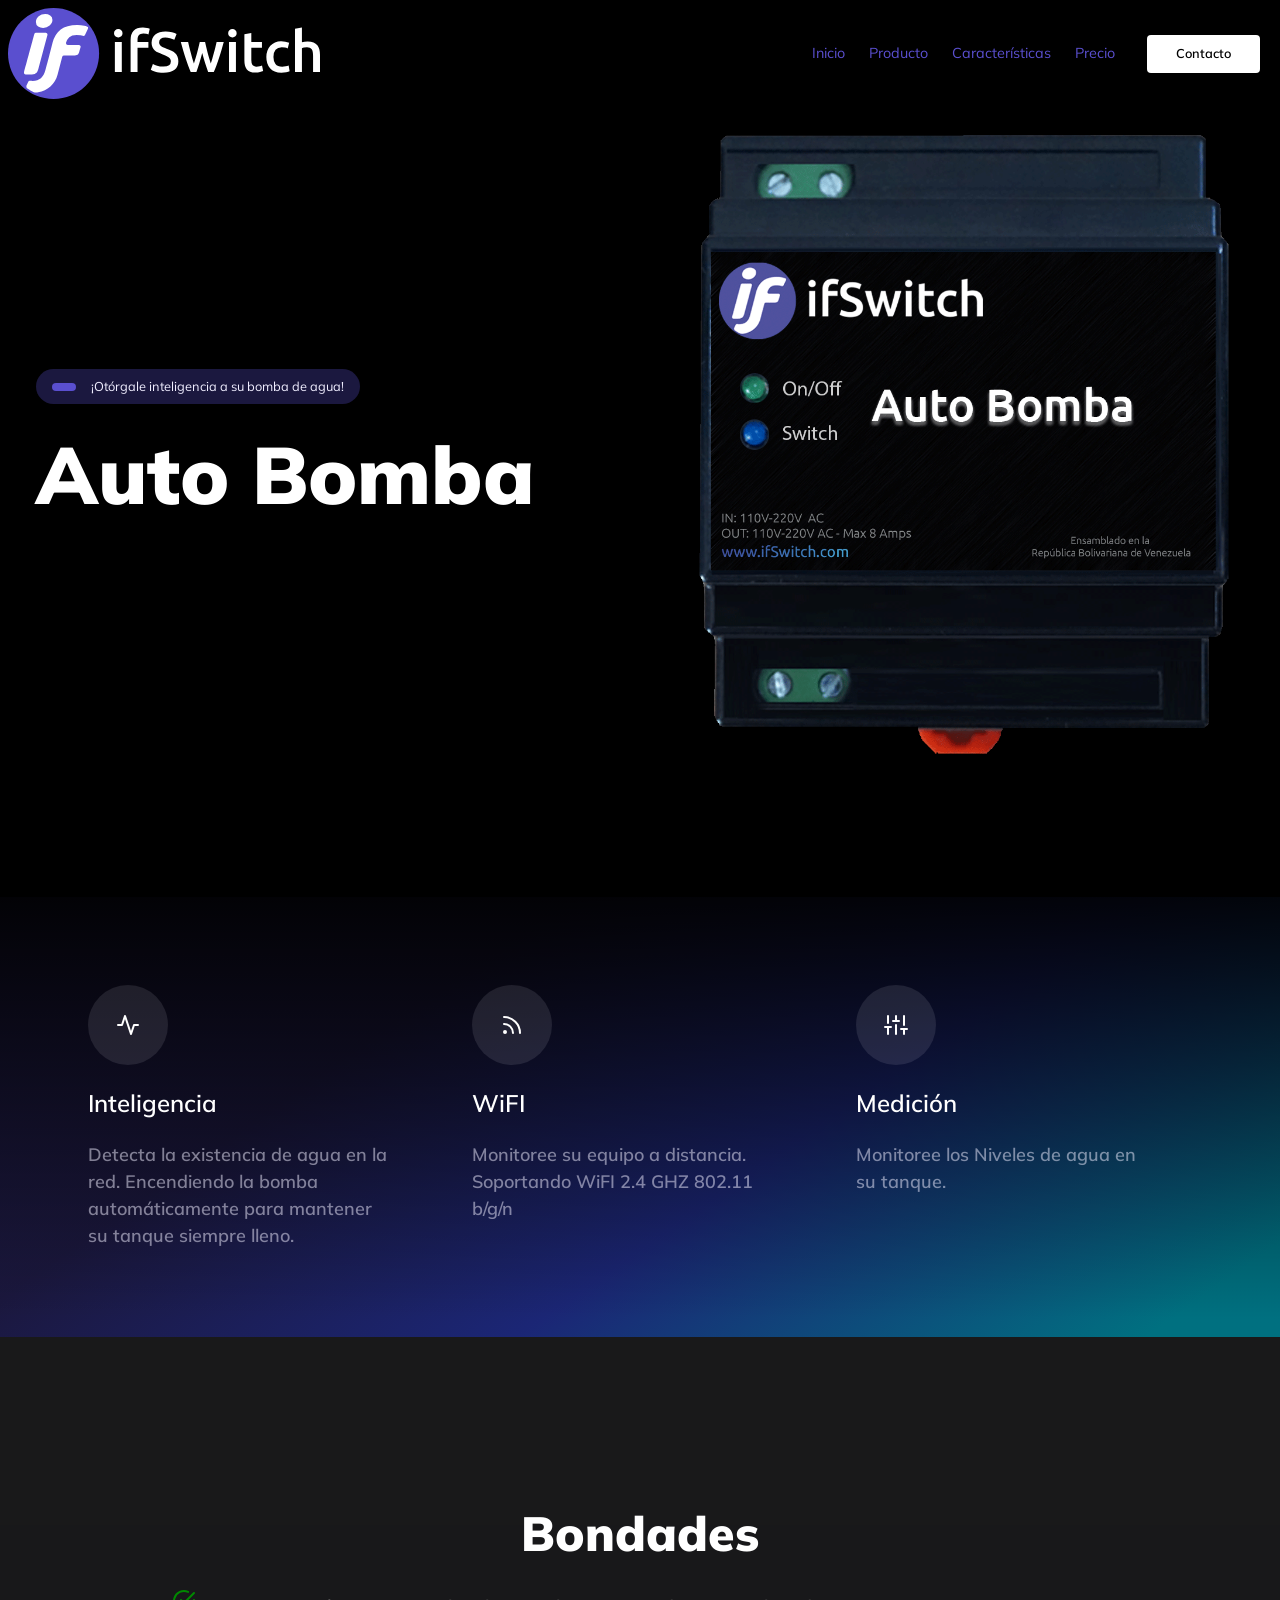
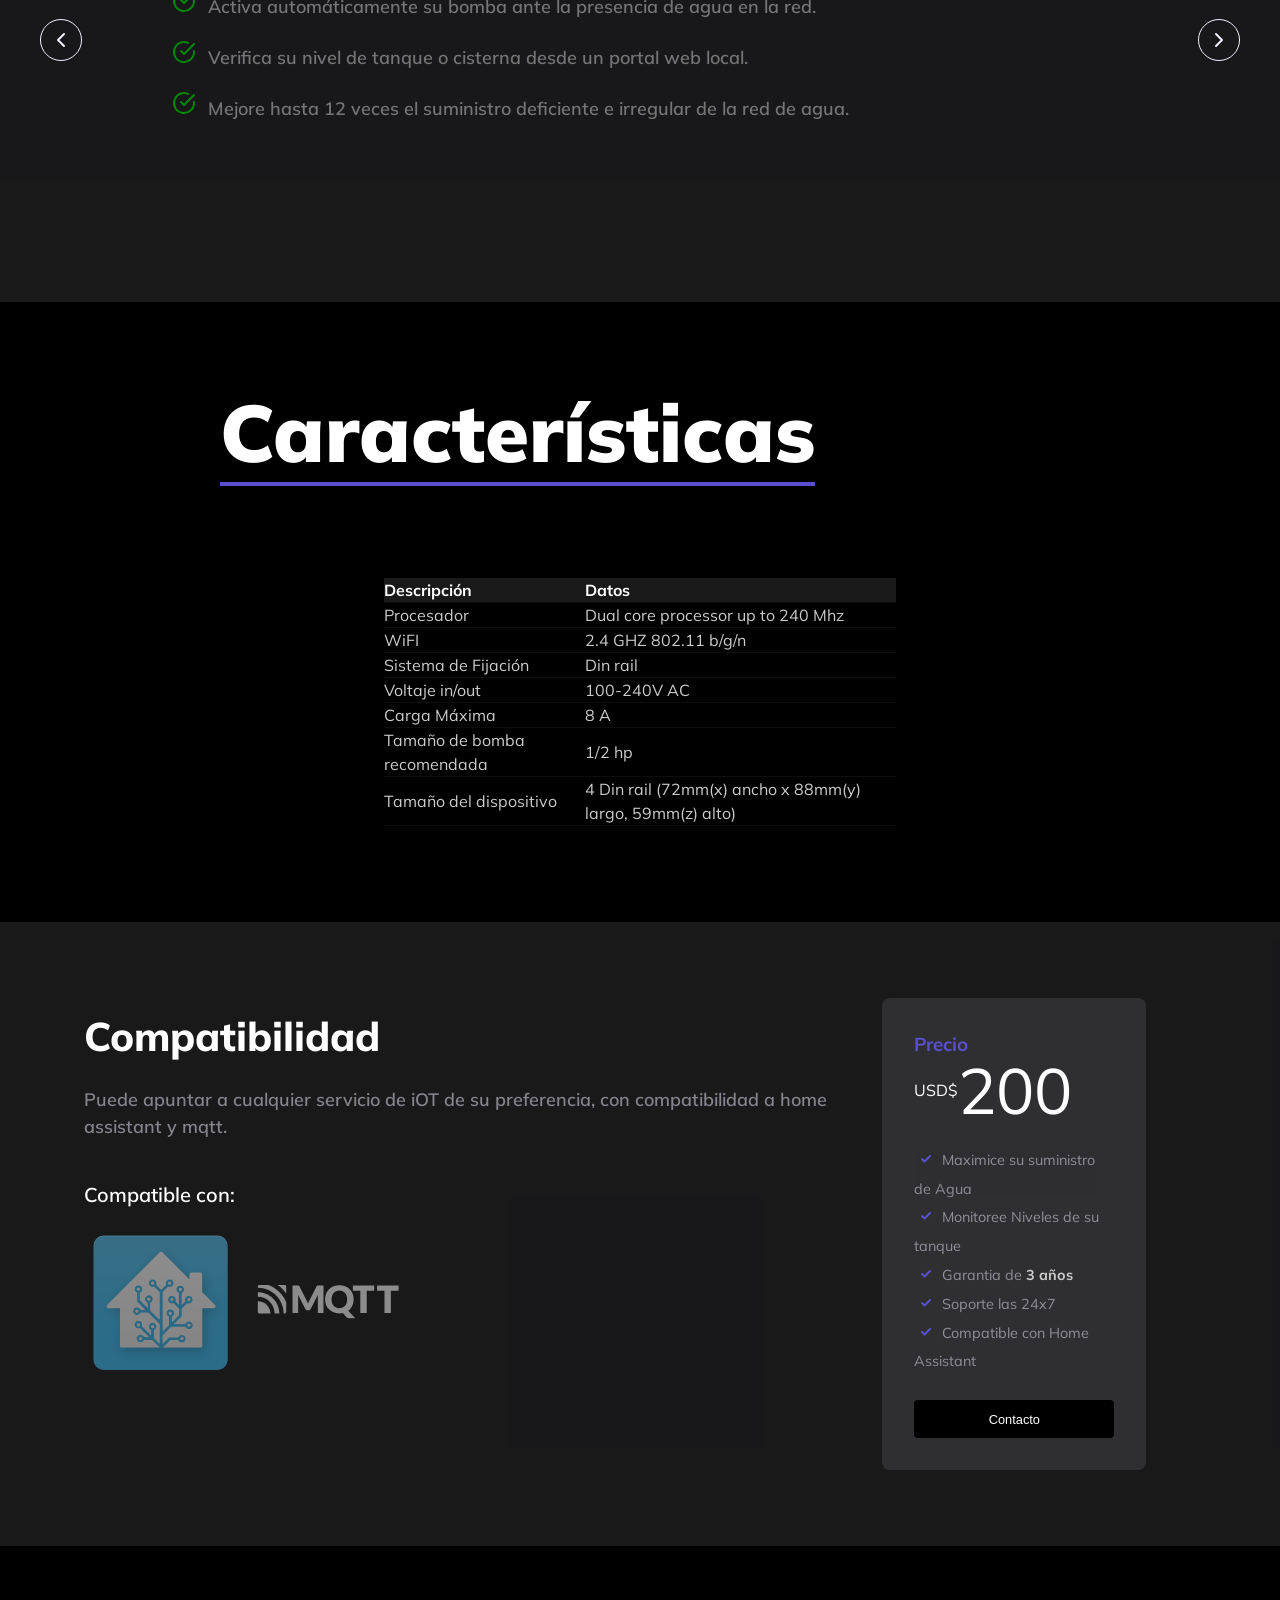
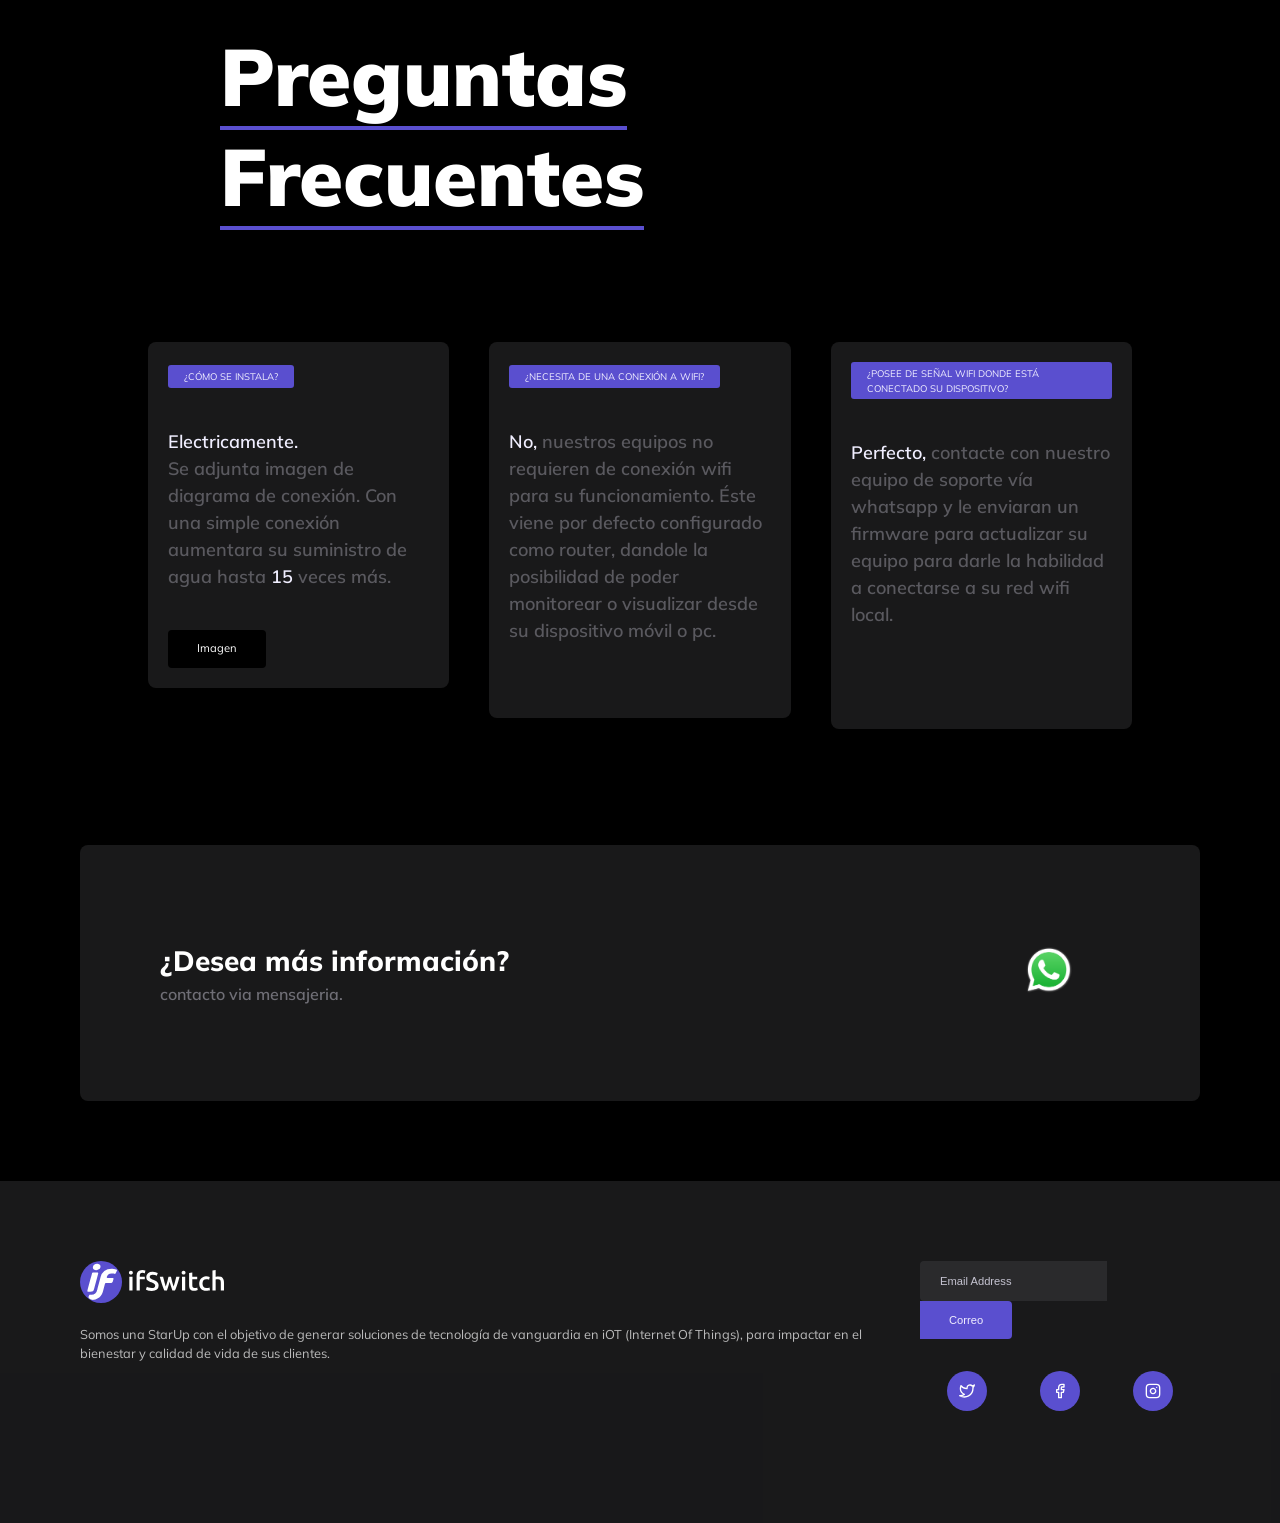
==== index.html @ 18d57edd "Fiz 8amp and img resolution product" ====
<!DOCTYPE html>
<html lang="es">

<!-- Global site tag (gtag.js) - Google Analytics -->
<script async src="https://www.googletagmanager.com/gtag/js?id=G-L82Q4L663G"></script>
<script>
    window.dataLayer = window.dataLayer || [];
    function gtag() { dataLayer.push(arguments); }
    gtag('js', new Date());

    gtag('config', 'G-L82Q4L663G');
</script>

<!-- Google Tag Manager -->
<script>(function (w, d, s, l, i) {
        w[l] = w[l] || []; w[l].push({
            'gtm.start':
                new Date().getTime(), event: 'gtm.js'
        }); var f = d.getElementsByTagName(s)[0],
            j = d.createElement(s), dl = l != 'dataLayer' ? '&l=' + l : ''; j.async = true; j.src =
                'https://www.googletagmanager.com/gtm.js?id=' + i + dl; f.parentNode.insertBefore(j, f);
    })(window, document, 'script', 'dataLayer', 'GTM-T37MMVG');</script>
<!-- End Google Tag Manager -->

<head>
    <meta charset="UTF-8">
    <meta name="description"
        content="Somos una empresa que genera dispositivos de iOT para otorgar soluciones y mejorar la calidad de vida de sus clientes. Presentando AUTO BOMBA, dispositivo que convierte cualquier bomba de agua en inteligente.">
    <meta name="viewport" content="width=device-width, initial-scale=1.0">
    <meta name="theme-color" content="#5a4fcf">
    <meta name="apple-mobile-web-app-status-bar-style" content="#5a4fcf">
    <meta name="author" content="ifSwitch">
    <title>ifSwitch</title>

    <!-- SEO -->
    <meta name="robots"
        content="auto bomba, bomba inteligente, poca agua, poca agua en la red, iot, bomba smart, bomba de agua inteligente, ifswitch" />
    <meta property="og:title" content="ifSwitch">
    <meta property="og:type" content="Otorgue Inteligencia a su bomba." />
    <meta property="og:url" content="https://www.ifswitch.com/">
    <meta property='og:locale' content='ve_VE' />

    <link rel="apple-touch-startup-image" href="https://www.ifswitch.com/assets/images/ifswitch400x400Square.jpg">


    <meta property="og:site_name" content="www.ifSwitch.com">
    <meta property="og:description" content="Otorgue Inteligencia a su bomba.">
    <!-- Para facebook, SMS
    <meta property="og:image" content="https://www.ifswitch.com/assets/images/ifswitch-redes.jpg" />
    <meta property="og:image:secure_url" content="https://www.ifswitch.com/assets/images/ifswitch-redes.jpg" />
    <meta property="og:image:type" content="image/jpeg" />
    <meta property="og:image:width" content="1260">
    <meta property="og:image:height" content="640">
    <meta property="og:image:alt" content="Logo Social ifSwitch" /> -->
    <!-- Para whatsapp  -->
    <meta property="og:image" content="https://www.ifswitch.com/assets/images/ifswitch400x400Square.jpg" />
    <meta property="og:image:secure_url" content="https://www.ifswitch.com/assets/images/ifswitch400x400Square.jpg" />
    <meta property="og:image:type" content="image/png" />
    <meta property="og:image:width" content="400">
    <meta property="og:image:height" content="400">
    <meta property="og:image:alt" content="Logo whatsapp ifSwitch" />


    <link rel="icon" type="image/png" sizes="32x32" href="/favicon-32x32.png">
    <link rel="icon" type="image/png" sizes="16x16" href="/favicon-16x16.png">
    <link rel="alternate icon" href="https://www.ifswitch.com/favicon.png">
    <link rel="mask-icon" href="https://www.ifswitch.com/favicon.svg">
    <link rel="shortcut icon" href="/favicon.ico">
    <link rel="apple-touch-icon" sizes="180x180" href="/apple-touch-icon.png">
    
    <link rel="manifest" href="/site.webmanifest">
    <link rel="mask-icon" href="/safari-pinned-tab.svg" color="#5a46cf">
    <meta name="msapplication-TileColor" content="#5a46cf">
    <meta name="theme-color" content="#5a46cf">


    <link rel="preconnect" href="https://fonts.googleapis.com">
    <link rel="preconnect" href="https://fonts.gstatic.com" crossorigin>
    <link href="https://fonts.googleapis.com/css2?family=Ubuntu:wght@500&display=swap" rel="stylesheet">


    <link rel="stylesheet" href="assets/css/shorthand.min.css" />
    <link rel="stylesheet" href="assets/css/personal.css" />
    <!--  https://github.com/shorthandcss/shorthand 
          https://shorthandcss.bansal.io/-->
    <link rel="stylesheet"
        href="https://fonts.googleapis.com/css?family=Muli:200,300,400,500,600,700,800,900&display=swap" />
    <link rel="stylesheet" type="text/css" href="assets/css/slick.min.css" />
    <link rel="stylesheet" type="text/css" href="assets/css/slick-theme.css" />

</head>

<body class="bg-black muli k4">
    <nav class="w-100pc flex flex-column md-flex-row bg-black">
        <div class="flex justify-between">
            <a href="#" class="flex items-center p-2 mr-4 no-underline">
                <img class="max-h-l8 w-auto" src="assets/images/ifswitchlogo.svg" alt="ifswitch" />
            </a>
            <a data-toggle="toggle-nav" data-target="#nav-items" href="#"
                class="flex items-center ml-auto md-hidden indigo-lighter opacity-50 hover-opacity-100 ease-300 p-1 m-3">
                <i data-feather="menu"></i>
            </a>
        </div>
        <div id="nav-items" class="hidden flex sm-w-100pc flex-column md-flex md-flex-row md-justify-end items-center">
            <a href="#home" class="fs-s1 mx-3 py-3 indigo no-underline hover-underline">Inicio</a>
            <a href="#producto" class="fs-s1 mx-3 py-3 indigo no-underline hover-underline">Producto</a>
            <a href="#specs" class="fs-s1 mx-3 py-3 indigo no-underline hover-underline">Características</a>
            <a href="#precio" class="fs-s1 mx-3 py-3 indigo no-underline hover-underline">Precio</a>
            <a href="https://api.whatsapp.com/send?phone=584265329145"
                class="button bg-white black fw-600 no-underline mx-5">Contacto</a>
        </div>
    </nav>

    <!-- hero section -->
    <section id="home" class="min-h-100vh  autobombapadre">

        <div class="mx-5 md-mx-5">

            <div class="inline-block br-round bg-indigo-30 indigo-lightest p-2 fs-s2 mb-5 point">

                <div class="inline-block bg-indigo indigo-lightest br-round px-3 py-1 mr-3 fs-s3"></div>
                ¡Otórgale inteligencia a su bomba de agua!  
            </div>
            <div>
                <h1 class="white fs-l3 lh-2 md-fs-xl1 md-lh-1 fw-900 ">Auto Bomba <br /></h1>

                <!--   <div class="br-8 mt-10 inline-flex">
                    <input type="text"
                        class="input-lg half bw-0 fw-200 bg-indigo-lightest-10 white ph-indigo-lightest focus-white opacity-80 fs-s3 py-5 min-w-25vw br-r-0"
                        placeholder="Email Address">
                    <button
                        class="button-lg bg-indigo-lightest-20 indigo-lightest focus-white fw-300 fs-s3 mr-0 br-l-0">Get
                        Started</button>
                </div>
                
                <div class="white opacity-20 fs-s3 mt-3">No credit card required</span>
                     -->


            </div>


        </div>
        <div class="autobomba">
            <img class="autoimg" src="assets/images/autobomba.png" alt="Auto Bomba" width="auto" />
        </div>
    </section>

    <!-- features -->

    <section id="caracteristicas" class="p-10 md-p-l5 degradado">
        <div class="degradado2">
            <div class="flex flex-column md-flex-row mx-auto zinicial ">
                <div class="w-100pc md-w-40pc">
                    <div class="br-8 p-5 m-5">
                        <div
                            class="flex justify-center items-center bg-indigo-lightest-10 white w-l5 h-l5 br-round mb-5">
                            <i data-feather="activity" class="w-l5"></i>
                        </div>
                        <h4 class="white fw-600 fs-m3 mb-5">Inteligencia</h4>
                        <div class="indigo-lightest fw-600 fs-m1 lh-3 opacity-50">Detecta la existencia de agua en la
                            red.
                            Encendiendo la bomba automáticamente para mantener su tanque siempre lleno.</div>
                        <!-- 
                    <a href="#"
                        class="mt-5 button bg-indigo-lightest-10 fs-s3 white no-underline hover-opacity-100 hover-scale-up-1 ease-300">Read</a>
                        -->
                    </div>
                </div>
                <div class="w-100pc md-w-40pc">
                    <div class="br-8 p-5 m-5">
                        <div
                            class="flex justify-center items-center bg-indigo-lightest-10 white w-l5 h-l5 br-round mb-5">
                            <i data-feather="rss" class="w-l5"></i>
                        </div>
                        <h4 class="white fw-600 fs-m3 mb-5">WiFI</h4>
                        <div class="indigo-lightest fw-600 fs-m1 opacity-50">Monitoree su equipo a distancia. Soportando
                            WiFI 2.4 GHZ 802.11 b/g/n</div>
                        <!-- 
                    <a href="#"
                        class="mt-5 button bg-indigo-lightest-10 fs-s3 white no-underline hover-opacity-100 hover-scale-up-1 ease-300">Read</a>
                        -->
                    </div>
                </div>
                <div class="w-100pc md-w-40pc">
                    <div class="br-8 p-5 m-5">
                        <div
                            class="flex justify-center items-center bg-indigo-lightest-10 white w-l5 h-l5 br-round mb-5">
                            <i data-feather="sliders" class="w-l5"></i>
                        </div>
                        <h4 class="white fw-600 fs-m3 mb-5">Medición</h4>
                        <div class="indigo-lightest fw-600 fs-m1 opacity-50">Monitoree los Niveles de agua en su tanque.
                        </div>
                        <!-- 
                    <a href="#"
                        class="mt-5 button bg-indigo-lightest-10 fs-s3 white no-underline hover-opacity-100 hover-scale-up-1 ease-300">Read</a>
                        -->
                    </div>
                </div>
            </div>
        </div>
    </section>


    <!-- slider -->
    <section class="relative bg-indigo-lightest-10">
        <div id="slider-1">
            <div class="p-10 md-p-l10 flex justify-center items-center flex-column text-center ">
                <h2 class="white fs-l3 fw-900 bondades">Bondades</h2>
                <div>
                    <p class="colorpgris fw-600 fs-m1 my-5 text-left"><i data-feather="check-circle"
                            style="color: #080;" class="w-l3"></i>Activa automáticamente su bomba ante la presencia
                        de agua en la red.</p>
                    <p class="colorpgris fw-600 fs-m1 my-5 text-left"><i data-feather="check-circle"
                            style="color: #080;" class="w-l3"></i>Verifica su nivel de tanque o cisterna desde un
                        portal web local.</p>
                    <p class="colorpgris fw-600 fs-m1  my-5 text-left"><i data-feather="check-circle"
                            style="color: #080;" class="w-l3"></i>Mejore hasta 12 veces el suministro deficiente e
                        irregular de la red de agua.</p>
                </div>
            </div>

            <div class="p-10 md-p-l10 flex justify-center items-center flex-column text-center">
                <h2 class="white fs-l3 fw-900 bondades">Quiénes Somos</h2>
                <p class="colorpgris fw-600 fs-m1 my-5 text-left">Somos una StarUp con el objetivo de
                    generar soluciones de tecnología de vanguardia en iOT (Internet Of Things) para impactar en el
                    bienestar y
                    calidad de vida de sus clientes.</p>
            </div>
        </div>
        <ul class="  absolute list-none w-100pc flex justify-between top-50pc  ">
            <li><button
                    class="prev ml-10 br-round border-indigo-lightest indigo-lightest  bg-transparent flex justify-center items-center p-2 focus-indigo-lighter outline-none"><i
                        data-feather="chevron-left"></i></button></li>
            <li><button
                    class="next mr-10 br-round border-indigo-lightest indigo-lightest  bg-transparent flex justify-center items-center p-2  focus-indigo-lighter outline-none"><i
                        data-feather="chevron-right"></i></button></li>
        </ul>
    </section>

    <!-- caracteristicas -->
    <section id="specs" class="p-10 md-py-10">
        <div class="w-100pc md-w-70pc mx-auto py-10">
            <h2 class="white fs-l2 md-fs-xl1 fw-900 lh-2">
                <span class="border-b bc-indigo bw-4"> Características</span>
            </h2>
        </div>
    </section>

    <!-- caracteristicas -->
    <section class="py-l1">
        <div class="flex flex-column md-flex-row md-w-80pc mx-auto">
            <div class="w-100pc ">
                <table id="t01">
                    <tr>
                        <th>Descripción</th>
                        <th>Datos</th>

                    </tr>
                    <tr>
                        <td>Procesador</td>
                        <td>Dual core processor up to 240 Mhz</td>
                    </tr>
                    <tr>
                        <td>WiFI </td>
                        <td>2.4 GHZ 802.11 b/g/n </td>
                    </tr>
                    <tr>
                        <td>Sistema de Fijación</td>
                        <td>Din rail</td>
                    </tr>
                    <tr>
                        <td>Voltaje in/out</td>
                        <td>100-240V AC </td>

                    </tr>
                    <tr>
                        <td>Carga Máxima</td>
                        <td>8 A</td>

                    </tr>
                    <tr>
                        <td>Tamaño de bomba recomendada </td>
                        <td>1/2 hp</td>
                    </tr>
                    <tr>
                        <td>Tamaño del dispositivo </td>
                        <td>4 Din rail (72mm(x) ancho x 88mm(y) largo, 59mm(z) alto) </td>
                    </tr>

                </table>
            </div>

        </div>
    </section>


    <!-- precio -->
    <section id="precio">
        <div class="p-l4 flex flex-wrap bg-indigo-lightest-10 padcompatibilidad">
            <div class="w-100pc md-w-70pc">
                <div class="p-5">
                    <h4 class="white fw-800 fs-l2 mb-5">Compatibilidad</h4>
                    <div class="indigo-lightest fw-600 fs-m1 opacity-50">Puede apuntar a cualquier servicio de iOT de su
                        preferencia, con compatibilidad a home assistant y mqtt.</div>


                    <h4 class="white fw-600 fs-m2 mt-10">Compatible con:</h4>
                    <div class="flex flex-wrap content-center indigo-lightest opacity-50">
                        <div class="widthresponsive">
                            <img src="assets/images/homeassistant.png" alt="homeassistant" width="200" />
                        </div>
                        <div class="widthresponsive self-center">
                            <img src="assets/images/mqtt-logo-transp.svg" alt="mqtt" width="200" style="margin:1rem" />
                        </div>

                    </div>

                </div>
            </div>
            <div class="w-100pc md-w-25pc">
                <div class="m-3 p-5 br-8 bg-indigo-lightest-10 overflow-hidden">
                    <div class="p-3">
                        <h3 class="indigo">Precio</h3>
                        <div class="white flex items-center">USD$<span class="fs-l5 lh-1">200</span></div>
                    </div>
                    <div class="p-3 indigo-lightest fw-400 fs-s1 lh-5">
                        <div>
                            <i class="h-3 indigo" stroke-width="4" data-feather="check"></i>
                            <span class="opacity-50">Maximice su suministro de Agua</span>
                        </div>
                        <div>
                            <i class="h-3 indigo" stroke-width="4" data-feather="check"></i>
                            <span class="opacity-50">Monitoree Niveles de su tanque</span>
                        </div>
                        <div>
                            <i class="h-3 indigo" stroke-width="4" data-feather="check"></i>
                            <span class="opacity-50">Garantia de </span><b class="blanco">3 años</b>
                        </div>
                        <div>
                            <i class="h-3 indigo" stroke-width="4" data-feather="check"></i>
                            <span class="opacity-50">Soporte las 24x7</span>
                        </div>
                        <div>
                            <i class="h-3 indigo" stroke-width="4" data-feather="check"></i>
                            <span class="opacity-50">Compatible con Home Assistant</span>
                        </div>
                    </div>
                    <div class="p-3">
                        <a href="https://api.whatsapp.com/send?phone=584265329145">
                            <button
                                class="button full bg-black white  hover-opacity-100 hover-scale-up-1 ease-300">Contacto</button>
                        </a>
                    </div>
                </div>
            </div>
            <!--
            <div class="w-100pc md-w-25pc">
                <div class="m-3 p-5 br-8 bg-white overflow-hidden">
                    <div class="p-3">
                        <h3 class="indigo">Pro</h3>
                        <div class="black flex items-center">$<span class="fs-l5 lh-1">99</span>/mo</div>
                    </div>
                    <div class="p-3 black fw-400 fs-s1 lh-5">
                        <div>
                            <i class="h-3 indigo" stroke-width="4" data-feather="check"></i>
                            <span class="opacity-50"> 5 user</span></div>
                        <div>
                            <i class="h-3 indigo" stroke-width="4" data-feather="check"></i>
                            <span class="opacity-50">10,000 visitors/month</span></div>
                        <div>
                            <i class="h-3 indigo" stroke-width="4" data-feather="check"></i>
                            <span class="opacity-50">3 website</span></div>
                        <div>
                            <i class="h-3 indigo" stroke-width="4" data-feather="check"></i>
                            <span class="opacity-50">24x7 support</span></div>
                        <div>
                            <i class="h-3 indigo" stroke-width="4" data-feather="check"></i>
                            <span class="opacity-50">third party integration</span></div>
                    </div>
                    <div class="p-3">
                        <button class="button full bg-indigo white hover-opacity-100 hover-scale-up-1 ease-300">SIGN
                            UP</button>
                    </div>
                </div>
            </div>
        -->
        </div>
    </section>

    <section class="p-10 md-py-10">
        <div class="w-100pc md-w-70pc mx-auto py-10">
            <h2 class="white fs-l2 md-fs-xl1 fw-900 lh-2">
                <span class="border-b bc-indigo bw-4"> Preguntas Frecuentes</span>
            </h2>
        </div>
    </section>

    <!-- product options -->
    <section class="py-l1">
        <div class="flex flex-column md-flex-row md-w-80pc mx-auto">
            <div class="w-100pc md-w-50pc">
                <div class="br-8 p-5 m-5 bg-indigo-lightest-10 pointer hover-scale-up-1 ease-300">
                    <div class="inline-block bg-indigo indigo-lightest br-3 px-4 py-1 mb-10 fs-s4 uppercase">
                        ¿Cómo se Instala?</div>
                    <div class="indigo-lightest fw-600 fs-m1">Electricamente. <span class="opacity-30"><br /> Se adjunta
                            imagen de diagrama de conexión. Con una simple conexión aumentara su suministro de agua
                            hasta </span> 15 <span class="opacity-30">veces más.</span> </div>
                    <a href="assets/images/coneccion.png" alt=""
                        class="mt-10 button bg-black fs-s3 white no-underline">Imagen</a>
                </div>
            </div>
            <div class="w-100pc md-w-50pc">
                <div class="br-8 p-5 m-5 bg-indigo-lightest-10  pointer hover-scale-up-1 ease-300">
                    <div class="inline-block bg-indigo indigo-lightest br-3 px-4 py-1 mb-10 fs-s4 uppercase">
                        ¿Necesita de una Conexión a Wifi?</div>
                    <div class="indigo-lightest fw-600 fs-m1">No, <span class="opacity-30"> nuestros equipos no
                            requieren de conexión wifi para su funcionamiento. Éste viene por defecto configurado como
                            router, dandole la posibilidad de poder monitorear o visualizar desde su dispositivo móvil o
                            pc.
                            <br /><br /><br /></span>
                    </div>
                    <!-- <a href="#" class="mt-10 button bg-black fs-s3 white no-underline">Read</a> -->

                </div>
            </div>

            <div class="w-100pc md-w-50pc">
                <div class="br-8 p-5 m-5 bg-indigo-lightest-10  pointer hover-scale-up-1 ease-300">
                    <div class="inline-block bg-indigo indigo-lightest br-3 px-4 py-1 mb-10 fs-s4 uppercase">
                        ¿Posee de señal Wifi donde está conectado su dispositivo?</div>
                    <div class="indigo-lightest fw-600 fs-m1">Perfecto, <span class="opacity-30"> contacte con nuestro
                            equipo de soporte vía whatsapp y le enviaran un firmware para actualizar su equipo para
                            darle la habilidad a conectarse a su red wifi local.
                            <br /><br /><br /><br /></span>
                    </div>
                    <!-- <a href="#" class="mt-10 button bg-black fs-s3 white no-underline">Read</a> -->

                </div>
            </div>

        </div>
    </section>

    <!-- testimonials 
    <section class="p-10 md-p-l5">
        <div id="slider-2">
            <div class="px-3">
                <div class="p-8 br-8 bg-indigo-lightest-10 relative">
                    <span class="fs-l5 lh-1 white opacity-10 absolute top-0 z--1">&#10077;</span>
                    <p class="fw-600 fs-m1 indigo-lightest opacity-80 italic ls-wider">Lorem ipsum dolor sit amet,
                        consectetur adipiscing elit, sed do eiusmod tempor </p>
                    <div class="flex items-center my-5">
                        <div class="block br-round border bc-black bw-4 w-l3 h-l3"><img class="br-round"
                                src="https://randomuser.me/api/portraits/men/46.jpg" alt=""></div>
                        <div class="ml-4 fs-s1">
                            <div class="indigo-lightest">Mahnaz Farzin</div>
                            <div class="indigo-lightest opacity-20">Product Manager, XYZ</div>
                        </div>
                    </div>
                </div>
            </div>

            <div class="px-3">
                <div class="p-8 br-8 bg-indigo-lightest-10 relative">
                    <span class="fs-l5 lh-1 white opacity-10 absolute top-0 z--1">&#10077;</span>
                    <p class="fw-600 fs-m1 indigo-lightest opacity-80 italic ls-wider">Lorem ipsum dolor sit amet,
                        consectetur adipiscing elit, sed do eiusmod tempor </p>
                    <div class="flex items-center my-5">
                        <div class="block br-round border bc-black bw-4 w-l3 h-l3"><img class="br-round"
                                src="https://randomuser.me/api/portraits/men/46.jpg" alt=""></div>
                        <div class="ml-4 fs-s1">
                            <div class="indigo-lightest">Mahnaz Farzin</div>
                            <div class="indigo-lightest opacity-20">Product Manager, XYZ</div>
                        </div>
                    </div>
                </div>
            </div>

            <div class="px-3">
                <div class="p-8 br-8 bg-indigo-lightest-10 relative">
                    <span class="fs-l5 lh-1 white opacity-10 absolute top-0 z--1">&#10077;</span>
                    <p class="fw-600 fs-m1 indigo-lightest opacity-80 italic ls-wider">Lorem ipsum dolor sit amet,
                        consectetur adipiscing elit, sed do eiusmod tempor </p>
                    <div class="flex items-center my-5">
                        <div class="block br-round border bc-black bw-4 w-l3 h-l3"><img class="br-round"
                                src="https://randomuser.me/api/portraits/men/46.jpg" alt=""></div>
                        <div class="ml-4 fs-s1">
                            <div class="indigo-lightest">Mahnaz Farzin</div>
                            <div class="indigo-lightest opacity-20">Product Manager, XYZ</div>
                        </div>
                    </div>
                </div>
            </div>
        
            <div class="px-3">
                <div class="p-8 br-8 bg-indigo-lightest-10 relative">
                    <span class="fs-l5 lh-1 white opacity-10 absolute top-0 z--1">&#10077;</span>
                    <p class="fw-600 fs-m1 indigo-lightest opacity-80 italic ls-wider">Lorem ipsum dolor sit amet,
                        consectetur adipiscing elit, sed do eiusmod tempor </p>
                    <div class="flex items-center my-5">
                        <div class="block br-round border bc-black bw-4 w-l3 h-l3"><img class="br-round"
                                src="https://randomuser.me/api/portraits/men/46.jpg" alt=""></div>
                        <div class="ml-4 fs-s1">
                            <div class="indigo-lightest">Mahnaz Farzin</div>
                            <div class="indigo-lightest opacity-20">Product Manager, XYZ</div>
                        </div>
                    </div>
                </div>
            </div>


        </div>
    </section>
-->
    <!-- featured blog
    <section class="p-10 md-p-l10">
        <div class="md-w-75pc">
            <h2 class="white fs-l3 fw-900 lh-1">Lorem ipsum dolor sit amet, consectetur</h2>
            <p class="indigo-lightest fw-600 fs-m1 opacity-50 my-5">Lorem ipsum dolor sit amet, consectetur adipiscing
                elit, sed do eiusmod tempor </p>
        </div>
        <div class="relative w-100pc h-75vh bg-cover bg-b"
            style="background-image: url(assets/images/nicholas-kwok-VBWWscZtszY-unsplash.jpg);">
            <a href="#"
                class="bg-white black px-5 py-3 absolute right-0 bottom-0 hover-bg-black hover-white ease-500 flex justify-center items-center after-arrow-right no-underline fs-m1"></a>
        </div>

    </section>
 -->
    <!-- blog
    <section class="p-0 md-p-5">
        <div class="flex flex-wrap">
            <div class="w-100pc md-w-33pc p-10">
                <a href="#" class="block no-underline p-5 br-8 hover-bg-indigo-lightest-10 hover-scale-up-1 ease-300">
                    <img class="w-100pc" src="assets/images/yoann-siloine-dyaxQ-aoGWY-unsplash.jpg" alt="">
                    <p class="fw-600 white fs-m3 mt-3">
                        Lorem ipsum dolor sit amet, consectetur adipiscing elit, sed…
                    </p>
                    <div class="indigo fs-s3 italic after-arrow-right my-4">3 days ago by Jeff</div>
                </a>
            </div>
            <div class="w-100pc md-w-33pc p-10">
                <a href="#" class="block no-underline p-5 br-8 hover-bg-indigo-lightest-10 hover-scale-up-1 ease-300">
                    <img class="w-100pc" src="assets/images/fabrice-villard-Jrl_UQcZqOc-unsplash.jpg" alt="">
                    <p class="fw-600 white fs-m3 mt-3">
                        Lorem ipsum dolor sit amet, consectetur adipiscing elit, sed…
                    </p>
                    <div class="indigo fs-s3 italic after-arrow-right my-4">3 days ago by Jeff</div>
                </a>
            </div>
            <div class="w-100pc md-w-33pc p-10">
                <a href="#" class="block no-underline p-5 br-8 hover-bg-indigo-lightest-10 hover-scale-up-1 ease-300">
                    <img class="w-100pc" src="assets/images/florian-klauer-mk7D-4UCfmg-unsplash.jpg" alt="">
                    <p class="fw-600 white fs-m3 mt-3">
                        Lorem ipsum dolor sit amet, consectetur adipiscing elit, sed…
                    </p>
                    <div class="indigo fs-s3 italic after-arrow-right my-4">3 days ago by Jeff</div>
                </a>
            </div>

        </div>
    </section>
 -->
    <!-- subscribe -->
    <section class="p-10 md-p-l5">
        <div class="br-8 bg-indigo-lightest-10 p-5 md-p-l5 flex flex-wrap md-justify-between md-items-center">
            <div class="w-100pc md-w-90pc">
                <h2 class="white fs-m4 fw-800">¿Desea más información?</h2>
                <p class="fw-600 indigo-lightest opacity-40">contacto via mensajeria.</p>
            </div>
            <div class="w-100pc md-w-10pc">
                <div class="flex my-5">
                    <!--
                    <input type="text"
                        class="input-lg flex-grow-1 bw-0 fw-200 bg-indigo-lightest-10 white ph-indigo-lightest focus-white opacity-80 fs-s3 py-5 br-r-0"
                        placeholder="Email Address"> -->
                    <a href="https://api.whatsapp.com/send?phone=584265329145">
                        <img src="assets/images/whatsapp.png" alt="whatsapp ifSwitch" width="50" />
                    </a>

                </div>
            </div>
        </div>
    </section>

    <!-- footer -->
    <footer class="p-5 md-p-l5 bg-indigo-lightest-10">
        <div class="flex flex-wrap">
            <div class="md-w-75pc mb-10">
                <img src="assets/images/ifswitchlogo.svg" class="w-l9" alt="ifswitch">
                <div class="white opacity-70 fs-s2 mt-4 md-pr-10">
                    <p>Somos una StarUp con el objetivo de generar soluciones de tecnología de vanguardia en iOT
                        (Internet Of Things), para impactar en el bienestar y calidad de vida de sus clientes.</p>
                </div>
            </div>
            <!--
            <div class="w-100pc md-w-50pc">
                <div class="flex justify-around">
                    <div class="w-33pc md-px-10 mb-10">
                        <h5 class="white">Company</h5>
                        <ul class="list-none mt-5 fs-s2">
                            <li class="my-3"><a href="#" class="white opacity-70 no-underline hover-underline">About
                                    Us</a></li>
                            <li class="my-3"><a href="#" class="white opacity-70 no-underline hover-underline">Jobs</a>
                            </li>
                            <li class="my-3"><a href="#"
                                    class="white opacity-70 no-underline hover-underline">Contact</a></li>
                            <li class="my-3"><a href="#" class="white opacity-70 no-underline hover-underline">Media</a>
                            </li>
                        </ul>
                    </div>
                    <div class="w-33pc md-px-10 mb-10">
                        <h5 class="white">Product</h5>
                        <ul class="list-none mt-5 fs-s2">
                            <li class="my-3"><a href="#" class="white opacity-70 no-underline hover-underline">About
                                    Us</a></li>
                            <li class="my-3"><a href="#" class="white opacity-70 no-underline hover-underline">Jobs</a>
                            </li>
                            <li class="my-3"><a href="#"
                                    class="white opacity-70 no-underline hover-underline">Contact</a></li>
                            <li class="my-3"><a href="#" class="white opacity-70 no-underline hover-underline">Media</a>
                            </li>
                        </ul>
                    </div>
                    <div class="w-33pc md-px-10 mb-10">
                        <h5 class="white">Support</h5>
                        <ul class="list-none mt-5 fs-s2">
                            <li class="my-3"><a href="#" class="white opacity-70 no-underline hover-underline">About
                                    Us</a></li>
                            <li class="my-3"><a href="#" class="white opacity-70 no-underline hover-underline">Jobs</a>
                            </li>
                            <li class="my-3"><a href="#"
                                    class="white opacity-70 no-underline hover-underline">Contact</a></li>
                            <li class="my-3"><a href="#" class="white opacity-70 no-underline hover-underline">Media</a>
                            </li>
                        </ul>
                    </div>
                </div>
            </div>

-->
            <div class="w-100pc md-w-25pc">
                <div class="flex w-90pc md-w-100pc mx-auto md-items-center">
                    <form action="mailto:ifswitch.contacto@gmail.com" method="get" enctype="text/plain">
                        <input type="email"
                            class="input flex-grow-1 bw-0 fw-200 bg-indigo-lightest-10 white ph-indigo-lightest focus-white opacity-80 fs-s3 py-5 br-r-0"
                            placeholder="Email Address">
                        <button class="button bg-indigo indigo-lightest fw-300 fs-s3 br-l-0">Correo</button>
                    </form>
                </div>
                <div class="flex justify-around my-8">
                    <a href="https://twitter.com/ifswitchve" target="_blank"
                        class="relative p-5 bg-indigo br-round white hover-scale-up-1 ease-400"><i
                            data-feather="twitter" class="absolute-center h-4"></i></a>
                    <a href="https://www.facebook.com/ifswitchve" target="_blank"
                        class="relative p-5 bg-indigo br-round white hover-scale-up-1 ease-400"><i
                            data-feather="facebook" class="absolute-center h-4"></i></a>
                    <a href="https://www.instagram.com/ifswitchve/" target="_blank"
                        class="relative p-5 bg-indigo br-round white hover-scale-up-1 ease-400"><i
                            data-feather="instagram" class="absolute-center h-4"></i></a>
                </div>
            </div>
        </div>
    </footer>
    <!--
        <a class="fixed top-50pc right-0 p-3 bg-indigo white hover-scale-up-1 ease-300 no-underline" href="https://gum.co/tifJM" target="_blank" >
        <i class="w-4" data-feather="download"></i> 
        -->
    </div>
    <script src="assets/js/jquery-3.4.1.min.js"></script>
    <script src="assets/js/feather.min.js"></script>
    <script src="assets/js/slick.min.js"></script>
    <script src="assets/js/scroll.polyfills.min.js"></script>
    <script src="assets/js/script.js"></script>
</body>

</html>

<style>
    @import url('https://fonts.googleapis.com/css2?family=Ubuntu:wght@500&display=swap');
</style>

<script>
    window.fbAsyncInit = function () {
        FB.init({
            appId: '2971170523163484',
            xfbml: true,
            version: 'v11.0'
        });
        FB.AppEvents.logPageView();
    };

    (function (d, s, id) {
        var js, fjs = d.getElementsByTagName(s)[0];
        if (d.getElementById(id)) { return; }
        js = d.createElement(s); js.id = id;
        js.src = "https://connect.facebook.net/en_US/sdk.js";
        fjs.parentNode.insertBefore(js, fjs);
    }(document, 'script', 'facebook-jssdk'));
</script>
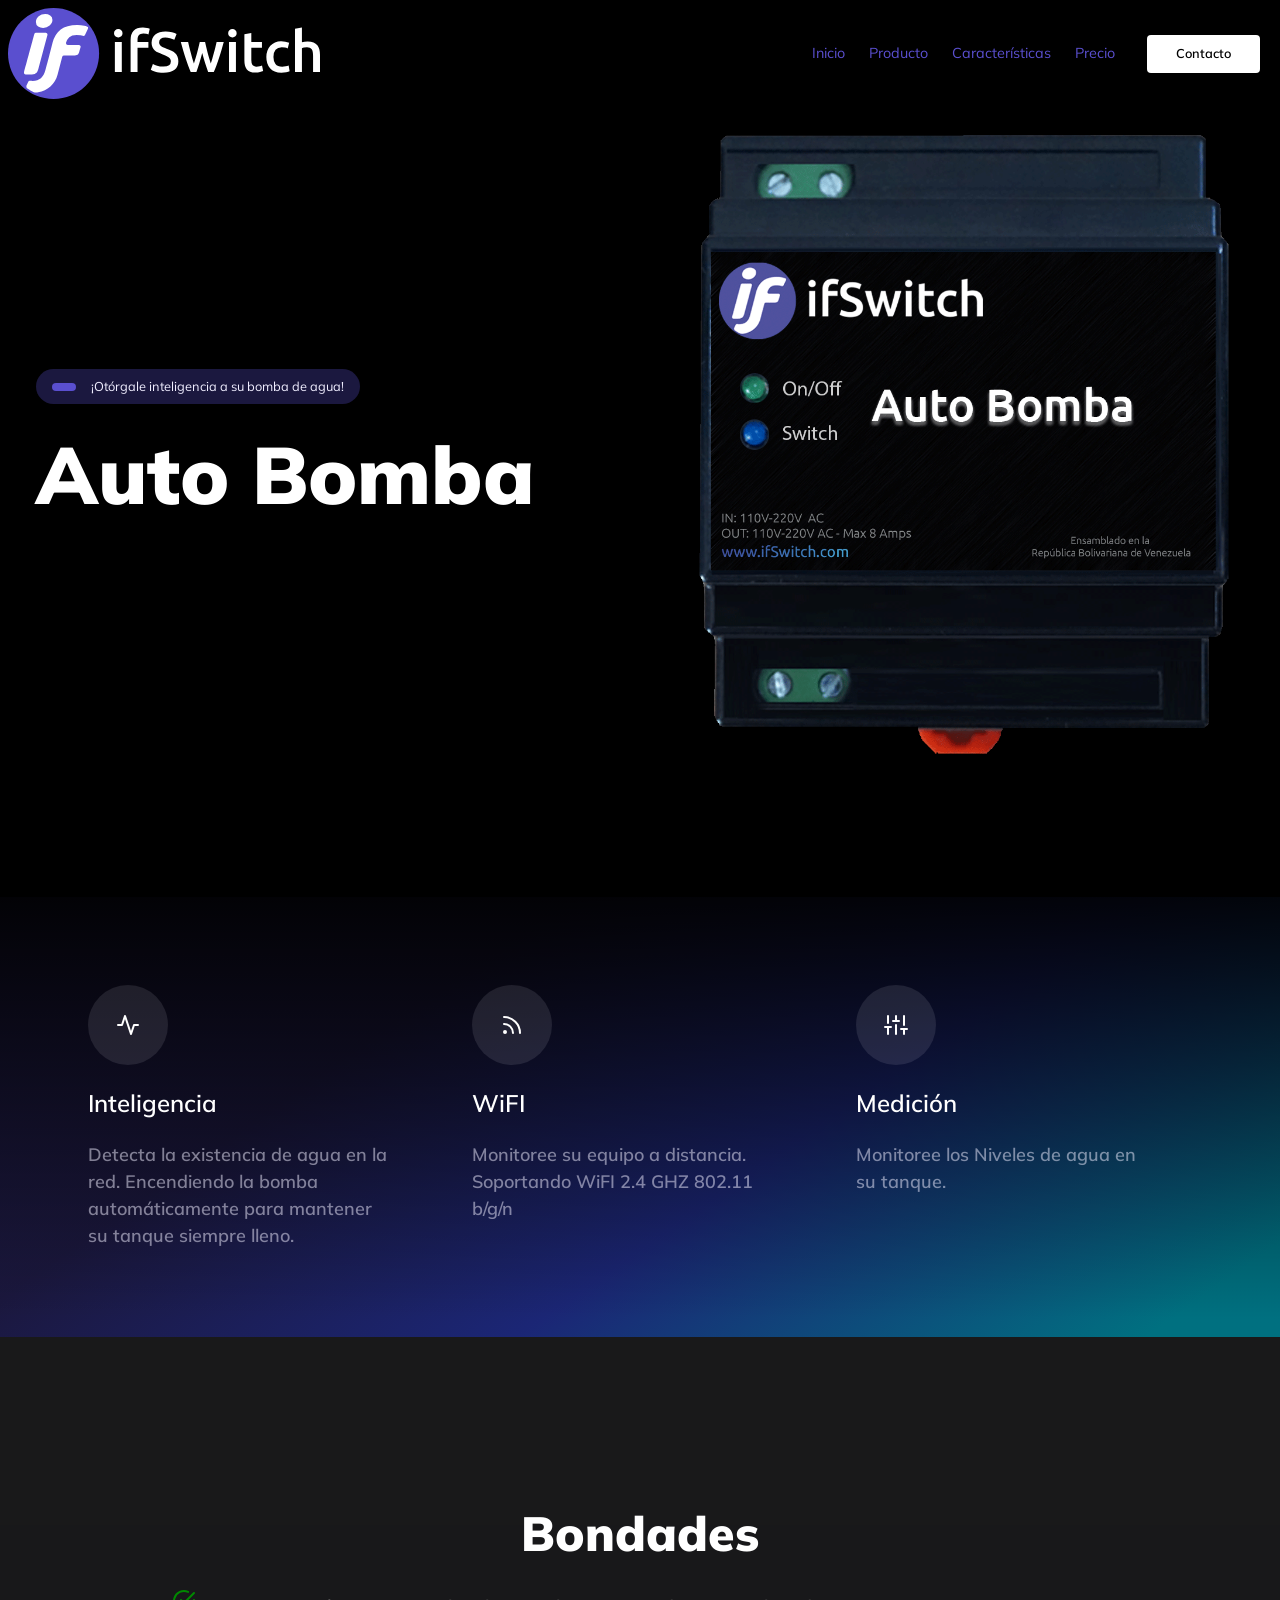
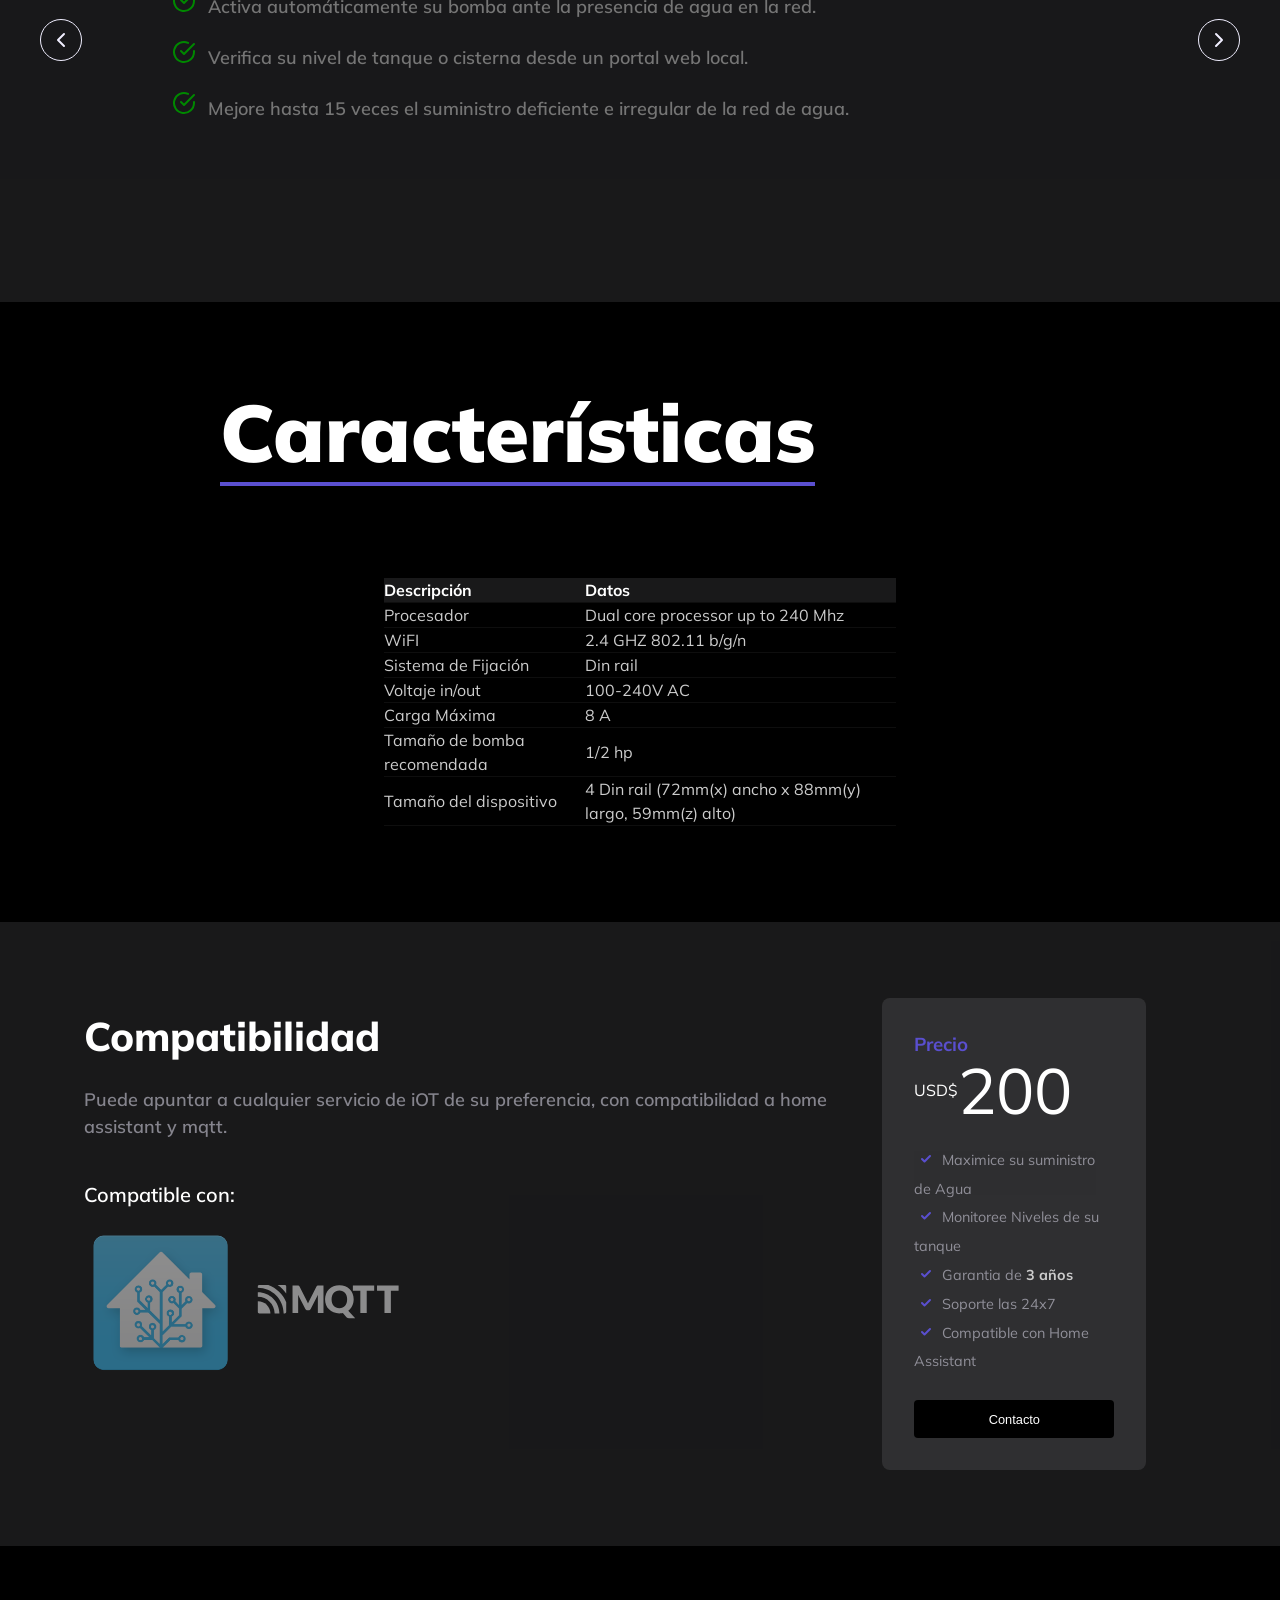
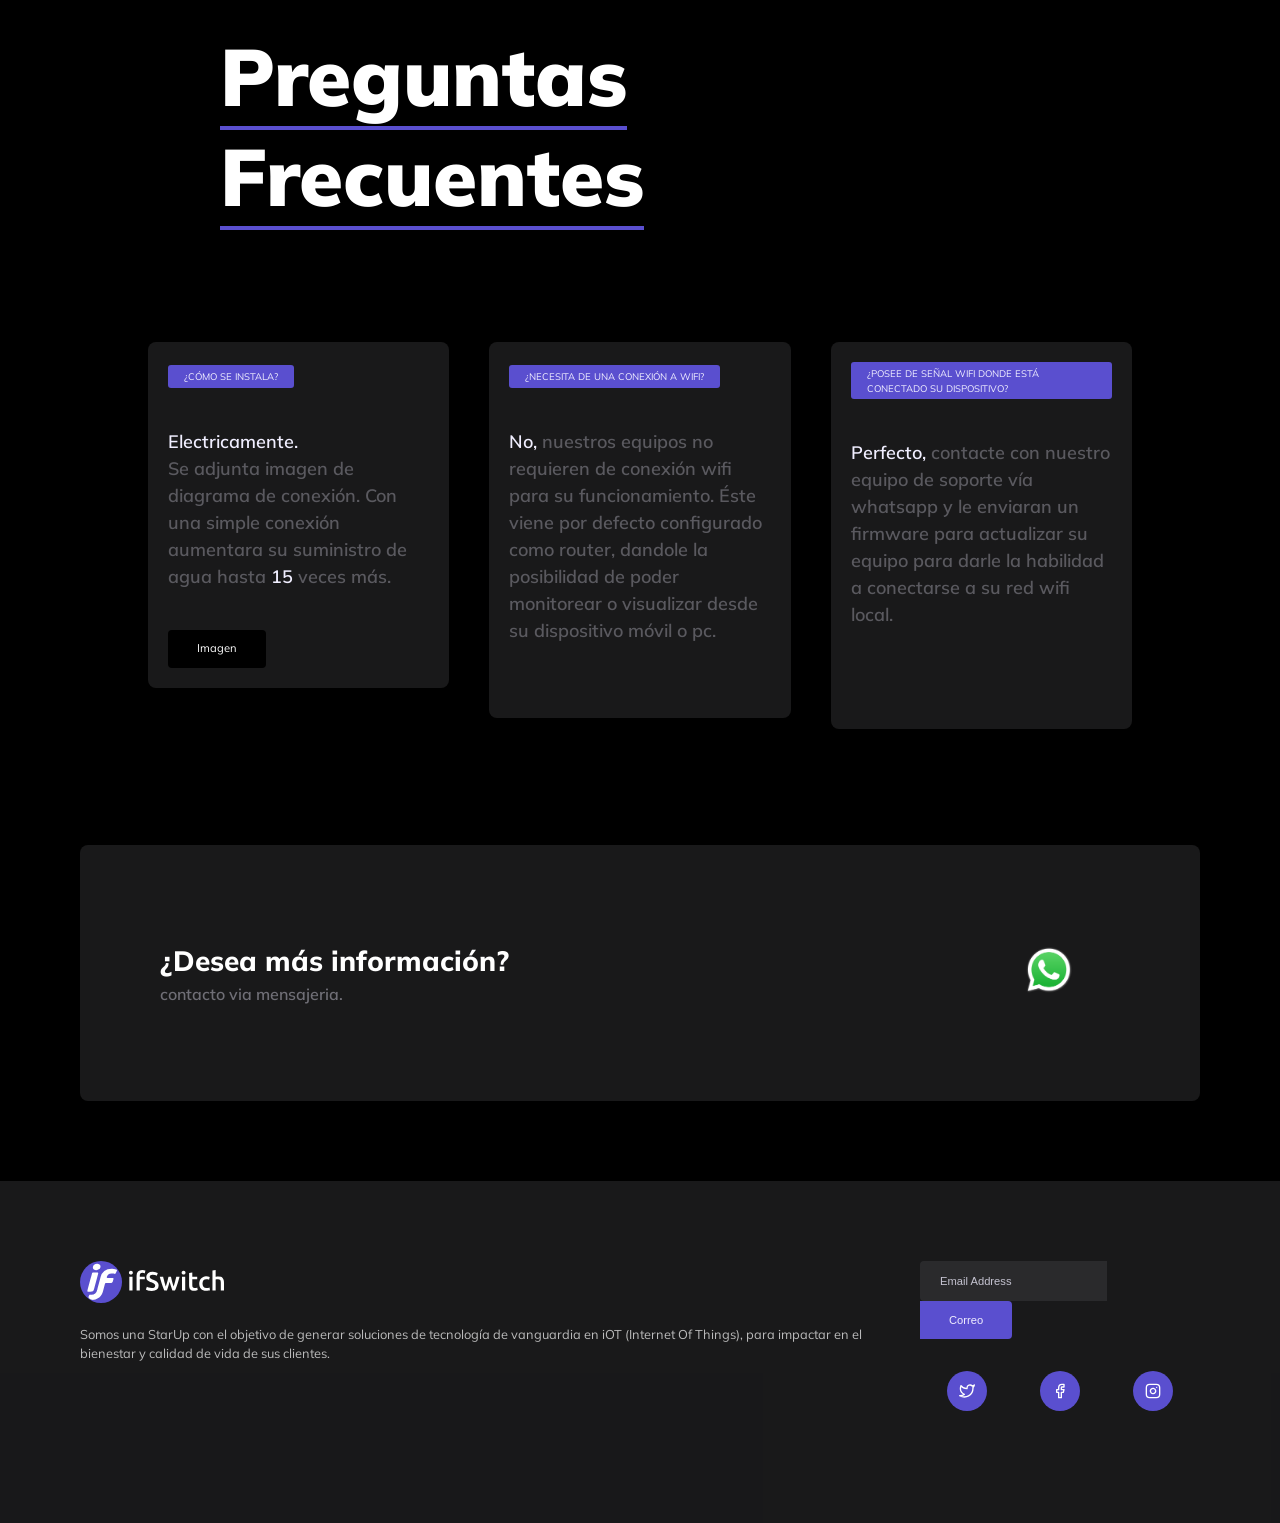
==== commit 3f75a5b5: "15 veces" ====
--- a/index.html
+++ b/index.html
@@ -215,7 +215,7 @@
                             style="color: #080;" class="w-l3"></i>Verifica su nivel de tanque o cisterna desde un
                         portal web local.</p>
                     <p class="colorpgris fw-600 fs-m1  my-5 text-left"><i data-feather="check-circle"
-                            style="color: #080;" class="w-l3"></i>Mejore hasta 12 veces el suministro deficiente e
+                            style="color: #080;" class="w-l3"></i>Mejore hasta 15 veces el suministro deficiente e
                         irregular de la red de agua.</p>
                 </div>
             </div>
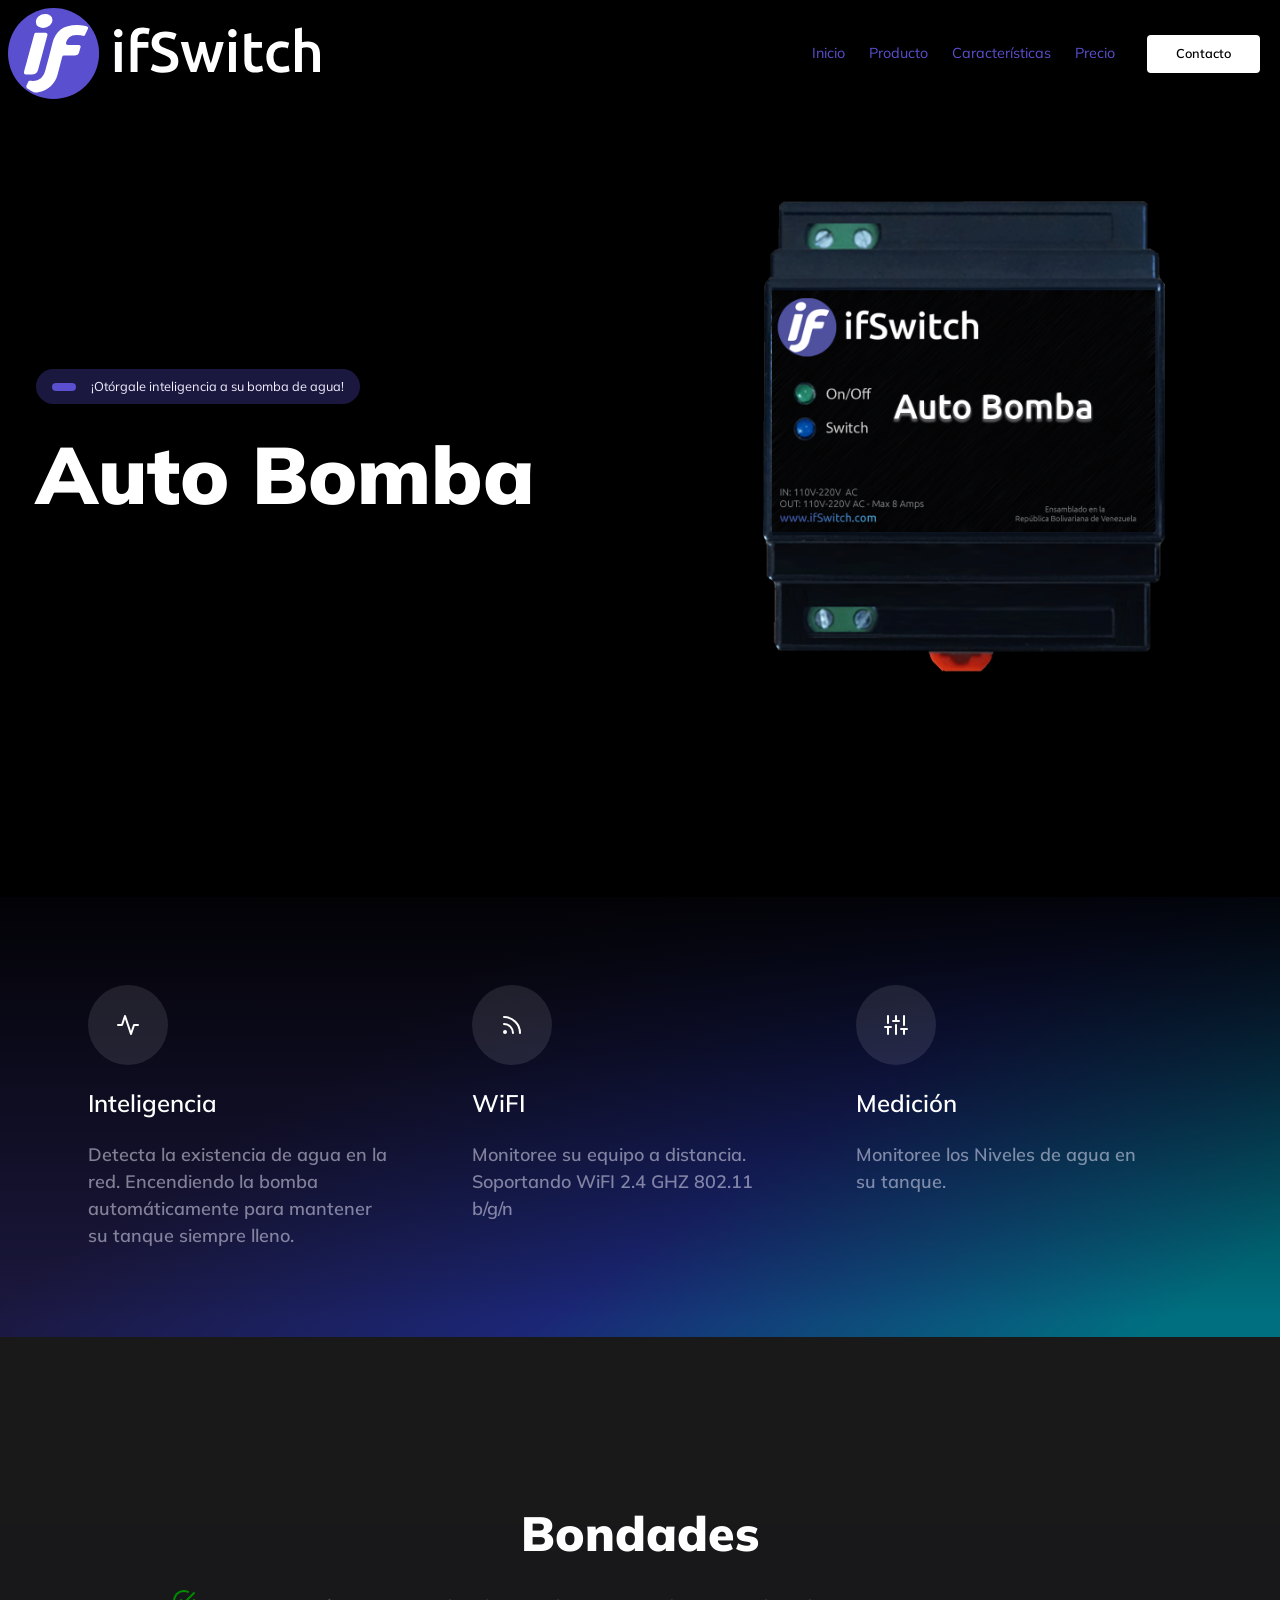
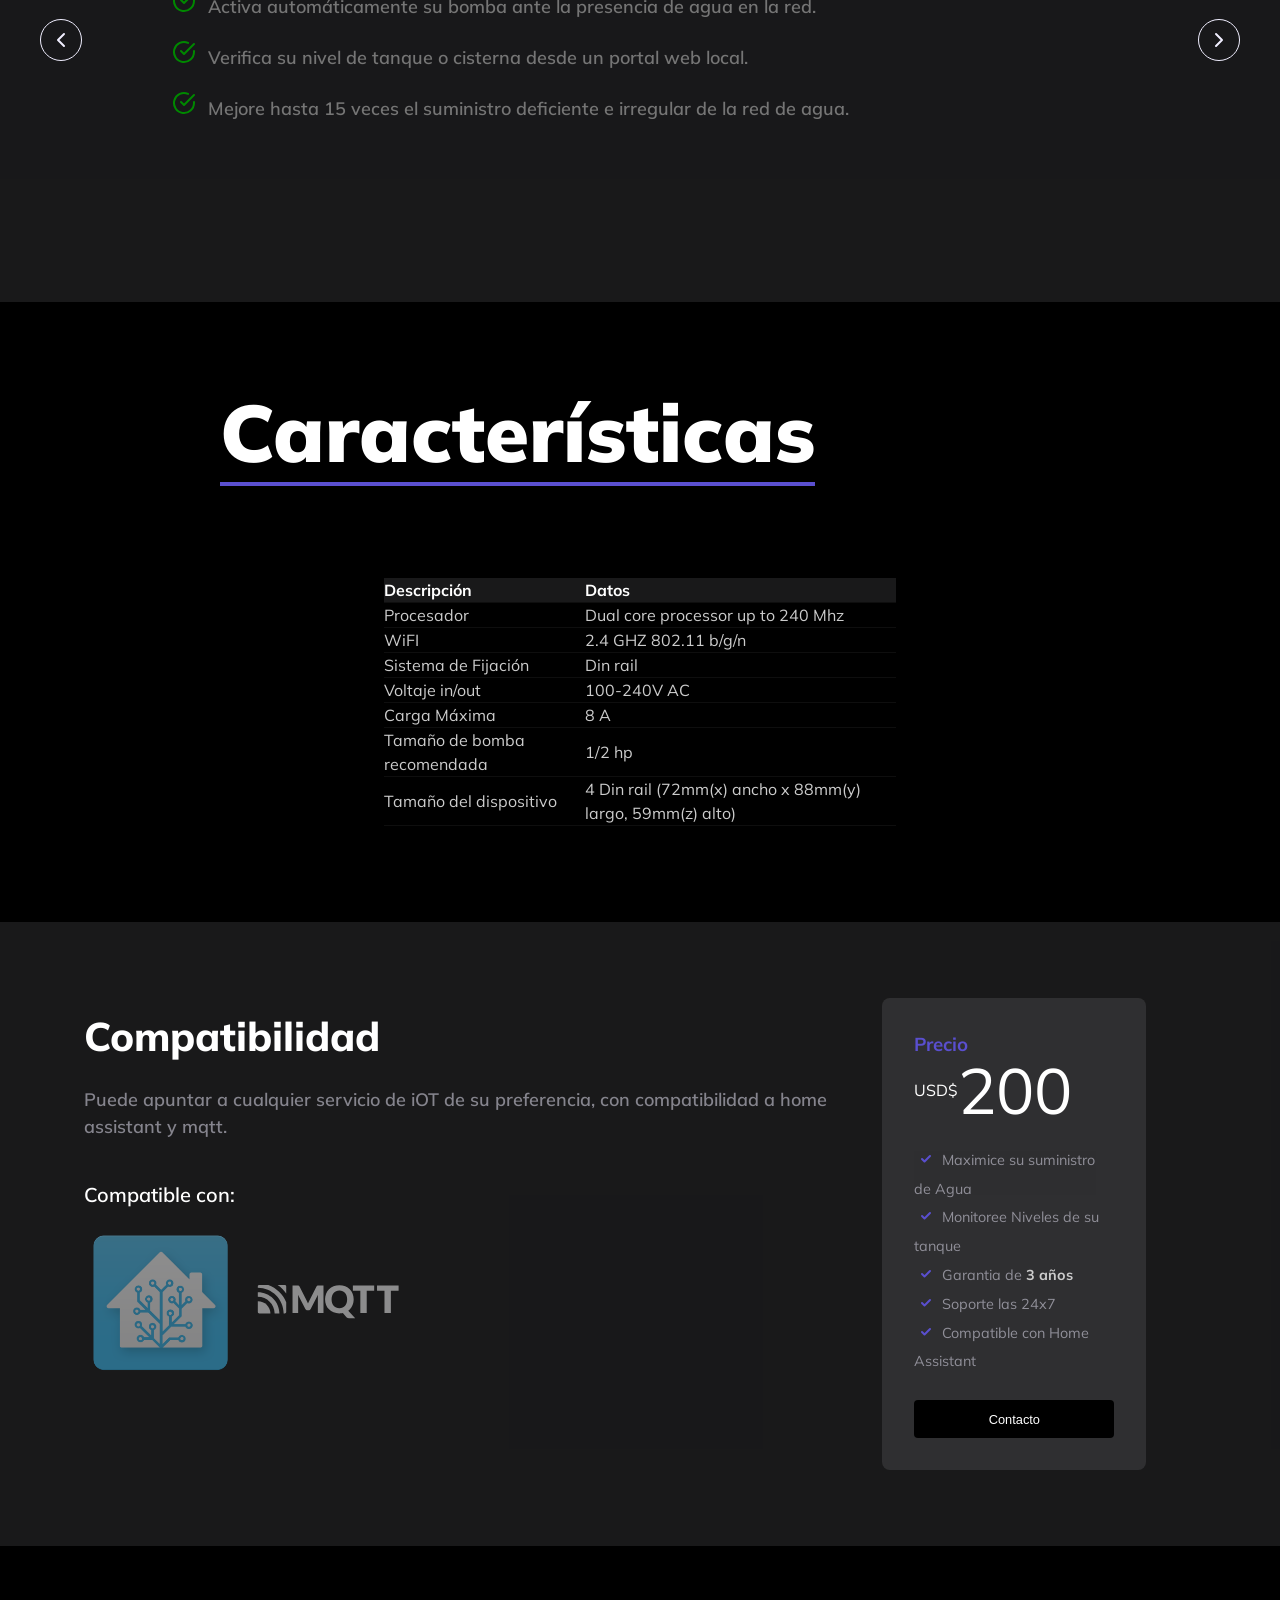
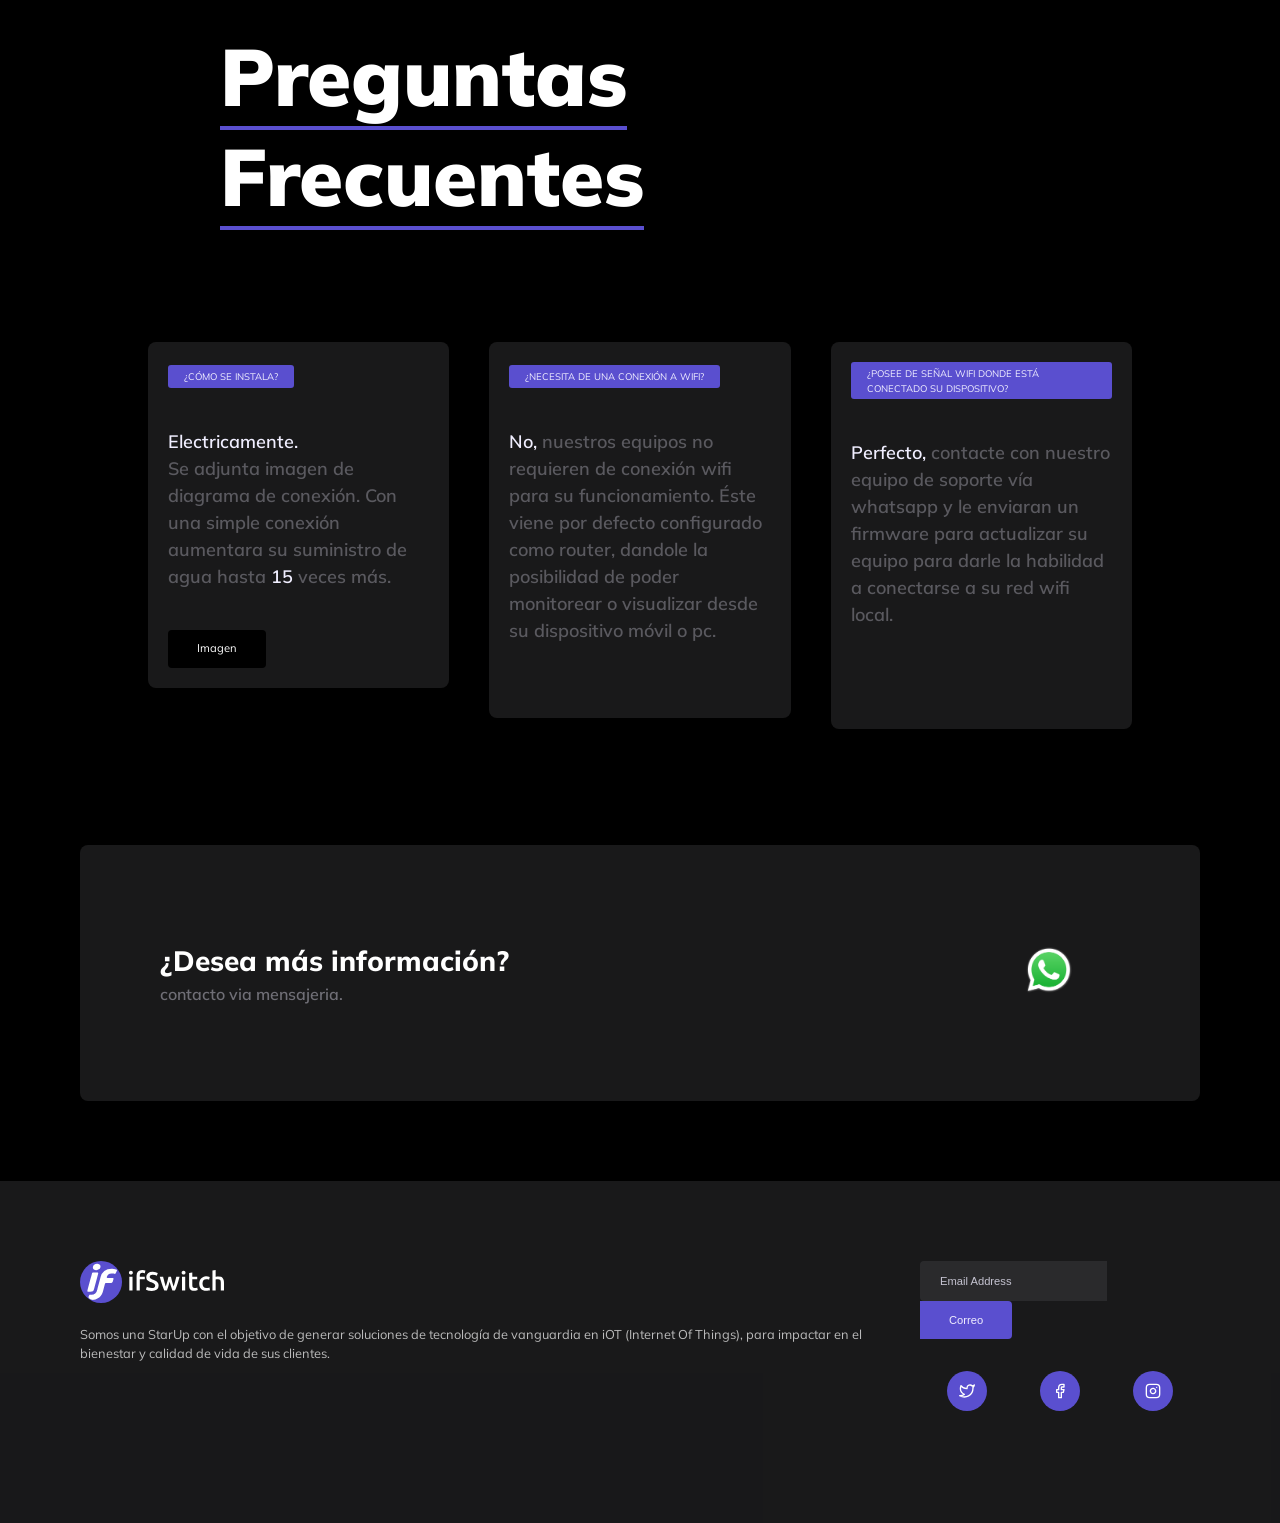
==== commit dcf6b081: "messenger contact" ====
--- a/index.html
+++ b/index.html
@@ -639,7 +639,14 @@
                 </div>
             </div>
 
--->
+--><!-- Messenger plugin de chat Code -->
+<div id="fb-root"></div>
+
+<!-- Your plugin de chat code -->
+<div id="fb-customer-chat" class="fb-customerchat">
+</div>
+
+
             <div class="w-100pc md-w-25pc">
                 <div class="flex w-90pc md-w-100pc mx-auto md-items-center">
                     <form action="mailto:ifswitch.contacto@gmail.com" method="get" enctype="text/plain">
@@ -698,4 +705,25 @@
         js.src = "https://connect.facebook.net/en_US/sdk.js";
         fjs.parentNode.insertBefore(js, fjs);
     }(document, 'script', 'facebook-jssdk'));
-</script>+</script>
+
+<script>
+    var chatbox = document.getElementById('fb-customer-chat');
+    chatbox.setAttribute("page_id", "101110818964223");
+    chatbox.setAttribute("attribution", "biz_inbox");
+  
+    window.fbAsyncInit = function() {
+      FB.init({
+        xfbml            : true,
+        version          : 'v11.0'
+      });
+    };
+  
+    (function(d, s, id) {
+      var js, fjs = d.getElementsByTagName(s)[0];
+      if (d.getElementById(id)) return;
+      js = d.createElement(s); js.id = id;
+      js.src = 'https://connect.facebook.net/es_LA/sdk/xfbml.customerchat.js';
+      fjs.parentNode.insertBefore(js, fjs);
+    }(document, 'script', 'facebook-jssdk'));
+  </script>
--- a/assets/css/personal.css
+++ b/assets/css/personal.css
@@ -114,7 +114,7 @@
 
 @media only screen and (min-width: 1920px) {
   .autoimg {
-    height: 40rem;
+    height: 40rem !important;
   }
 }
 
@@ -152,3 +152,13 @@
 .point {
   padding: 0.5rem 1rem !important;
 }
+
+
+@media only screen  and (min-width: 766px) and (max-width: 1919px)  {
+
+  }
+  .autoimg {
+    height: 30rem;
+    margin-top: -1rem;
+  }
+
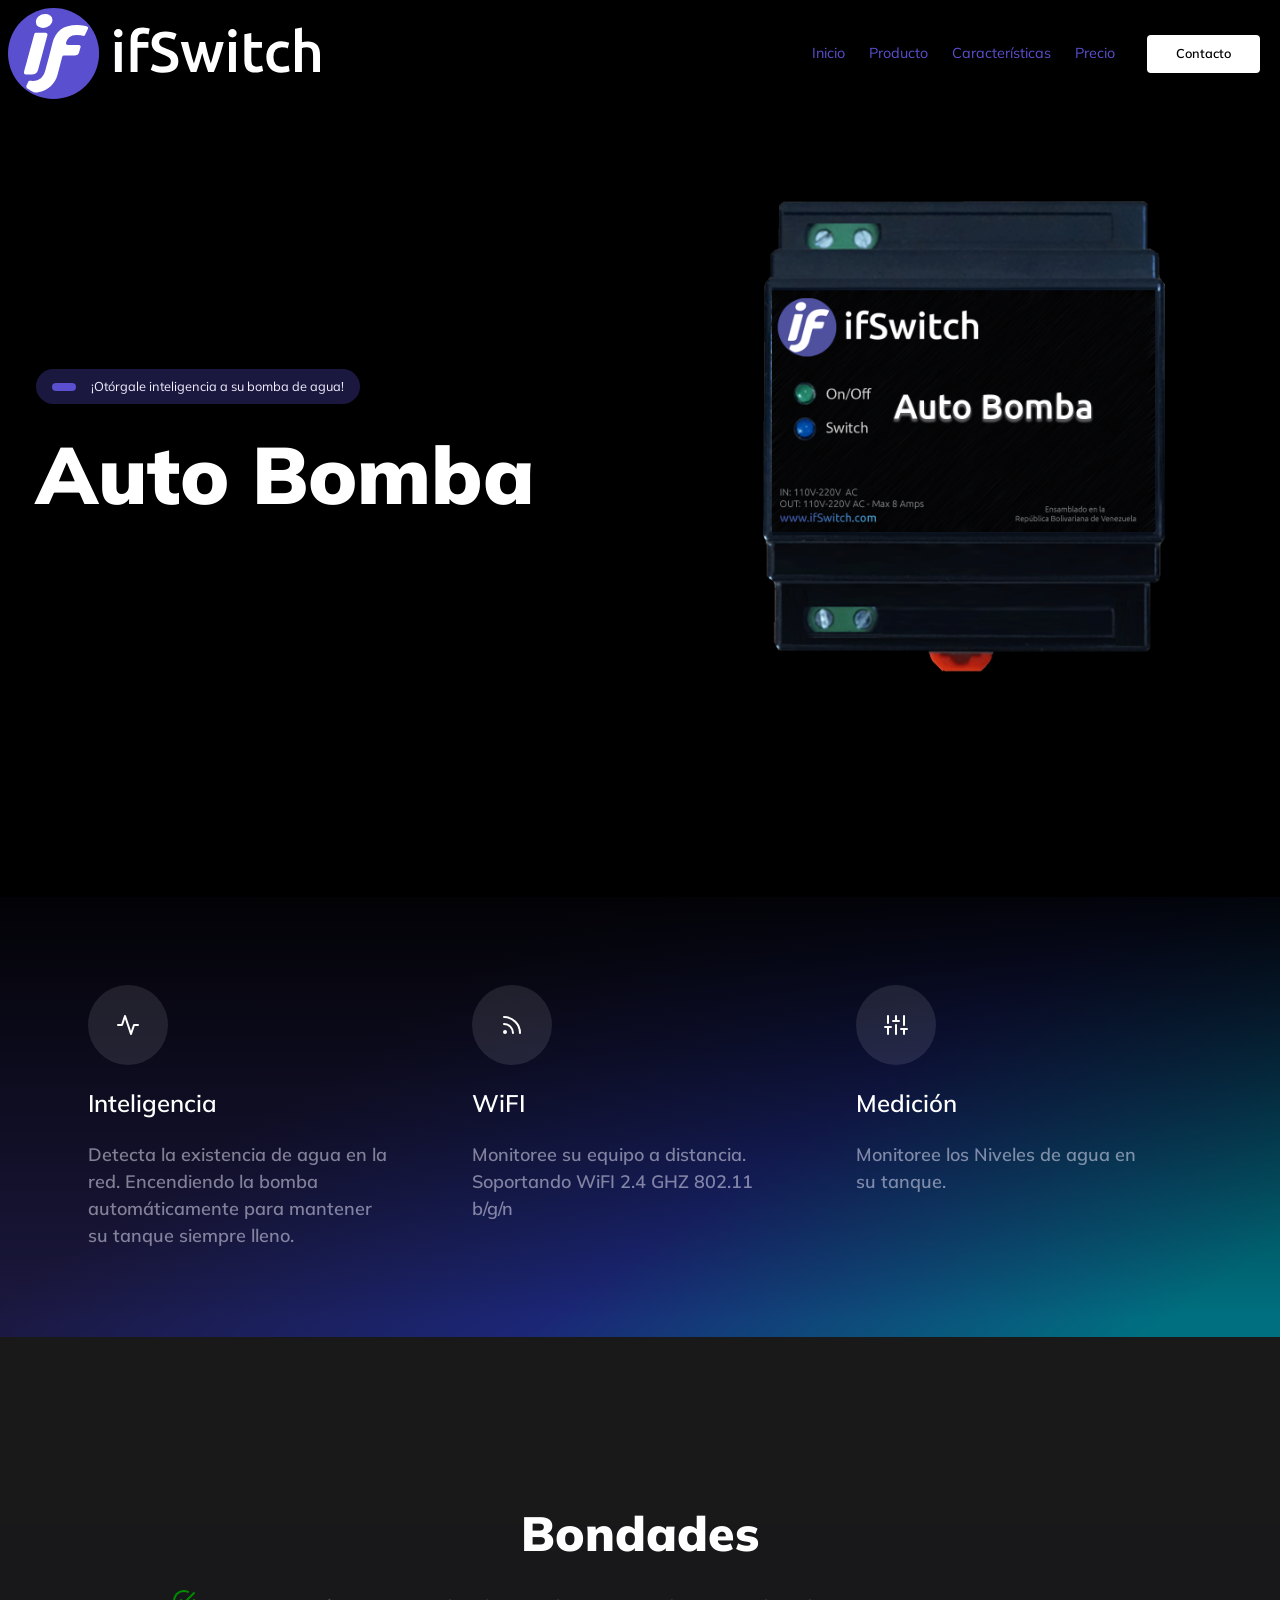
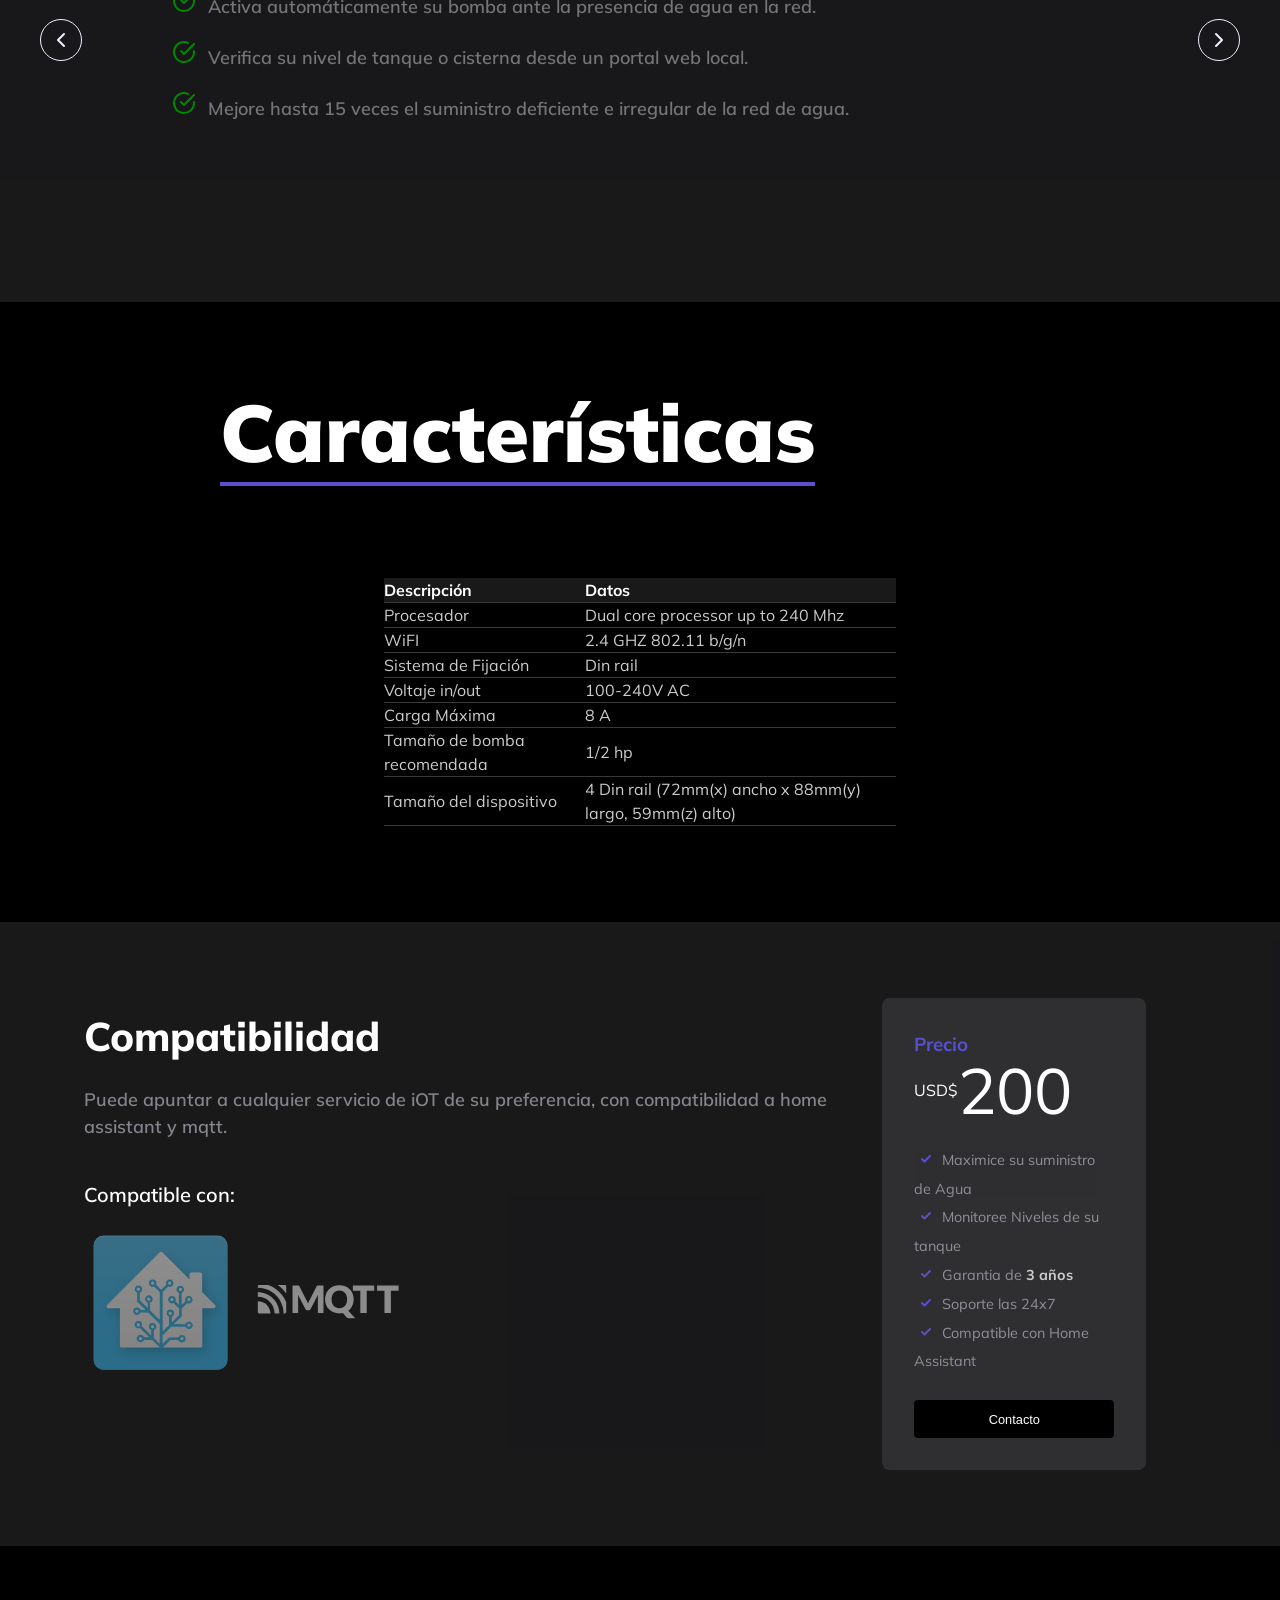
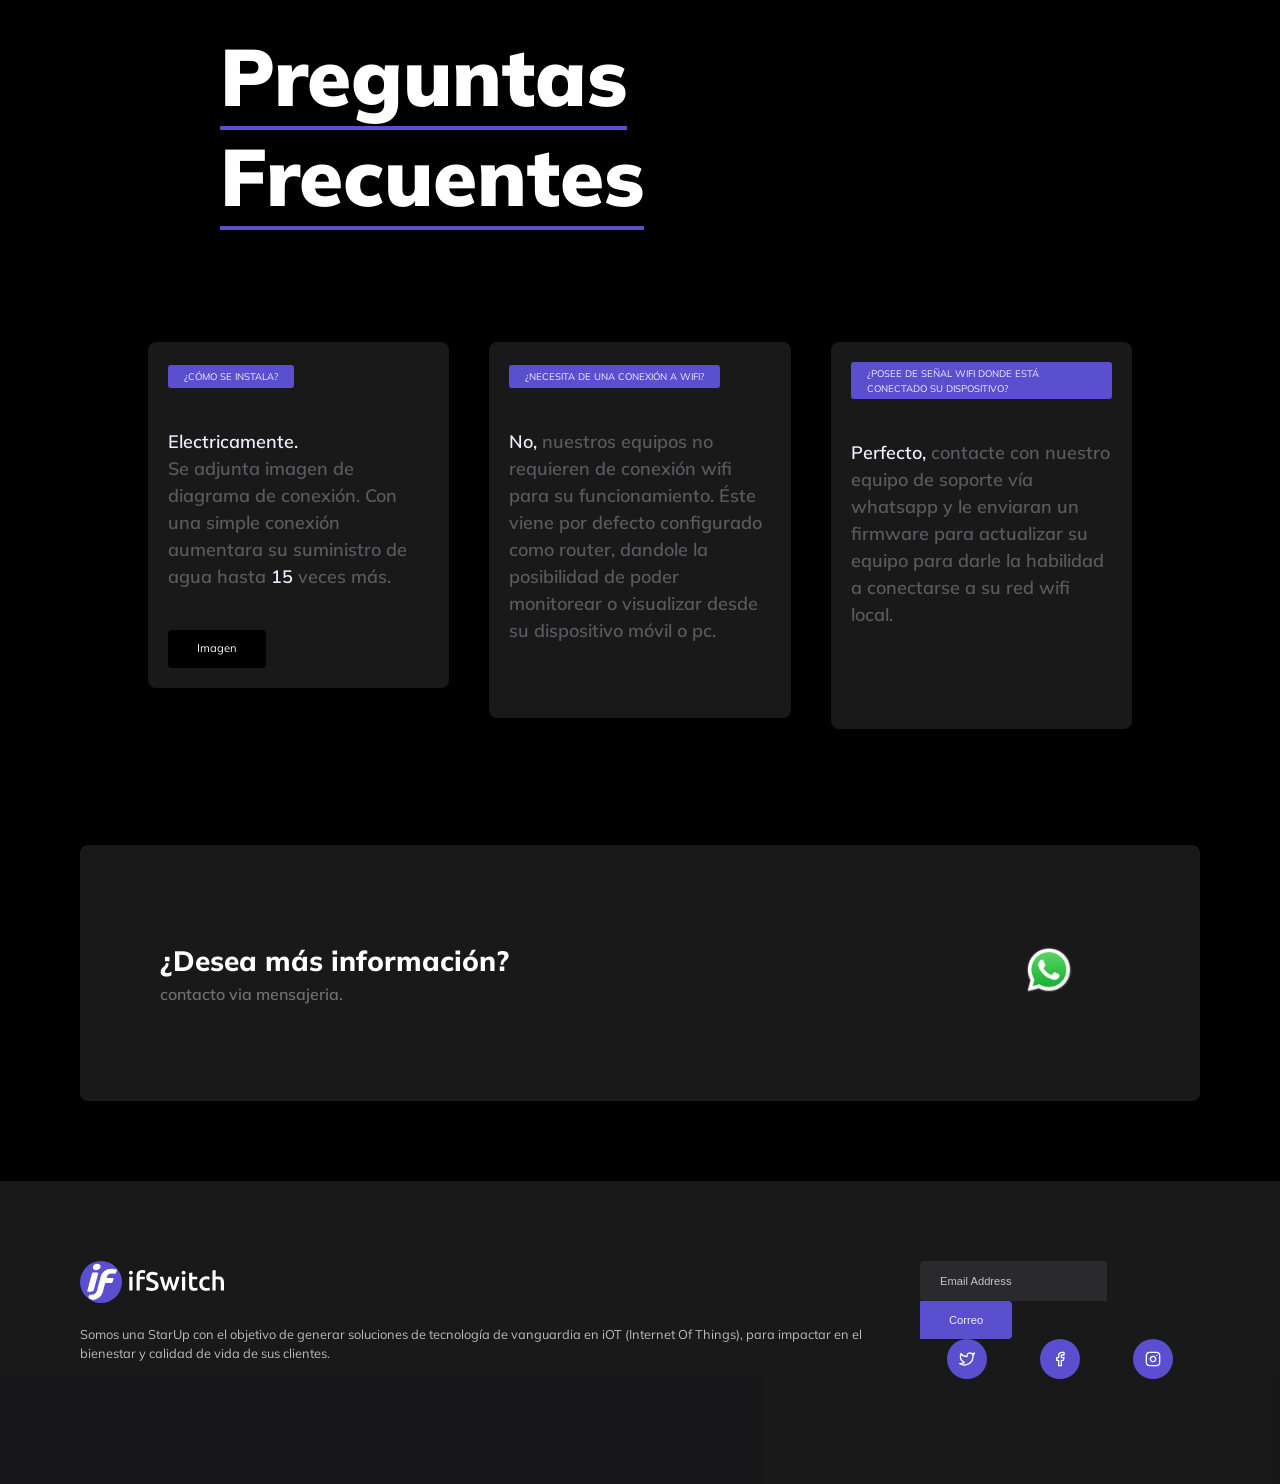
==== commit 31f0d03d: "fix mb facebook icon" ====
--- a/index.html
+++ b/index.html
@@ -1,15 +1,5 @@
 <!DOCTYPE html>
 <html lang="es">
-
-<!-- Global site tag (gtag.js) - Google Analytics -->
-<script async src="https://www.googletagmanager.com/gtag/js?id=G-L82Q4L663G"></script>
-<script>
-    window.dataLayer = window.dataLayer || [];
-    function gtag() { dataLayer.push(arguments); }
-    gtag('js', new Date());
-
-    gtag('config', 'G-L82Q4L663G');
-</script>
 
 <!-- Google Tag Manager -->
 <script>(function (w, d, s, l, i) {
@@ -19,7 +9,7 @@
         }); var f = d.getElementsByTagName(s)[0],
             j = d.createElement(s), dl = l != 'dataLayer' ? '&l=' + l : ''; j.async = true; j.src =
                 'https://www.googletagmanager.com/gtm.js?id=' + i + dl; f.parentNode.insertBefore(j, f);
-    })(window, document, 'script', 'dataLayer', 'GTM-T37MMVG');</script>
+    })(window, document, 'script', 'dataLayer', 'GTM-56RRHX6');</script>
 <!-- End Google Tag Manager -->
 
 <head>
@@ -67,7 +57,7 @@
     <link rel="mask-icon" href="https://www.ifswitch.com/favicon.svg">
     <link rel="shortcut icon" href="/favicon.ico">
     <link rel="apple-touch-icon" sizes="180x180" href="/apple-touch-icon.png">
-    
+
     <link rel="manifest" href="/site.webmanifest">
     <link rel="mask-icon" href="/safari-pinned-tab.svg" color="#5a46cf">
     <meta name="msapplication-TileColor" content="#5a46cf">
@@ -81,8 +71,7 @@
 
     <link rel="stylesheet" href="assets/css/shorthand.min.css" />
     <link rel="stylesheet" href="assets/css/personal.css" />
-    <!--  https://github.com/shorthandcss/shorthand 
-          https://shorthandcss.bansal.io/-->
+
     <link rel="stylesheet"
         href="https://fonts.googleapis.com/css?family=Muli:200,300,400,500,600,700,800,900&display=swap" />
     <link rel="stylesheet" type="text/css" href="assets/css/slick.min.css" />
@@ -91,6 +80,12 @@
 </head>
 
 <body class="bg-black muli k4">
+    <!-- Google Tag Manager (noscript) -->
+    <noscript><iframe src="https://www.googletagmanager.com/ns.html?id=GTM-56RRHX6" height="0" width="0"
+            style="display:none;visibility:hidden"></iframe></noscript>
+    <!-- End Google Tag Manager (noscript) -->
+
+
     <nav class="w-100pc flex flex-column md-flex-row bg-black">
         <div class="flex justify-between">
             <a href="#" class="flex items-center p-2 mr-4 no-underline">
@@ -119,22 +114,11 @@
             <div class="inline-block br-round bg-indigo-30 indigo-lightest p-2 fs-s2 mb-5 point">
 
                 <div class="inline-block bg-indigo indigo-lightest br-round px-3 py-1 mr-3 fs-s3"></div>
-                ¡Otórgale inteligencia a su bomba de agua!  
+                ¡Otórgale inteligencia a su bomba de agua!
             </div>
             <div>
                 <h1 class="white fs-l3 lh-2 md-fs-xl1 md-lh-1 fw-900 ">Auto Bomba <br /></h1>
 
-                <!--   <div class="br-8 mt-10 inline-flex">
-                    <input type="text"
-                        class="input-lg half bw-0 fw-200 bg-indigo-lightest-10 white ph-indigo-lightest focus-white opacity-80 fs-s3 py-5 min-w-25vw br-r-0"
-                        placeholder="Email Address">
-                    <button
-                        class="button-lg bg-indigo-lightest-20 indigo-lightest focus-white fw-300 fs-s3 mr-0 br-l-0">Get
-                        Started</button>
-                </div>
-                
-                <div class="white opacity-20 fs-s3 mt-3">No credit card required</span>
-                     -->
 
 
             </div>
@@ -354,37 +338,6 @@
                     </div>
                 </div>
             </div>
-            <!--
-            <div class="w-100pc md-w-25pc">
-                <div class="m-3 p-5 br-8 bg-white overflow-hidden">
-                    <div class="p-3">
-                        <h3 class="indigo">Pro</h3>
-                        <div class="black flex items-center">$<span class="fs-l5 lh-1">99</span>/mo</div>
-                    </div>
-                    <div class="p-3 black fw-400 fs-s1 lh-5">
-                        <div>
-                            <i class="h-3 indigo" stroke-width="4" data-feather="check"></i>
-                            <span class="opacity-50"> 5 user</span></div>
-                        <div>
-                            <i class="h-3 indigo" stroke-width="4" data-feather="check"></i>
-                            <span class="opacity-50">10,000 visitors/month</span></div>
-                        <div>
-                            <i class="h-3 indigo" stroke-width="4" data-feather="check"></i>
-                            <span class="opacity-50">3 website</span></div>
-                        <div>
-                            <i class="h-3 indigo" stroke-width="4" data-feather="check"></i>
-                            <span class="opacity-50">24x7 support</span></div>
-                        <div>
-                            <i class="h-3 indigo" stroke-width="4" data-feather="check"></i>
-                            <span class="opacity-50">third party integration</span></div>
-                    </div>
-                    <div class="p-3">
-                        <button class="button full bg-indigo white hover-opacity-100 hover-scale-up-1 ease-300">SIGN
-                            UP</button>
-                    </div>
-                </div>
-            </div>
-        -->
         </div>
     </section>
 
@@ -442,126 +395,8 @@
         </div>
     </section>
 
-    <!-- testimonials 
-    <section class="p-10 md-p-l5">
-        <div id="slider-2">
-            <div class="px-3">
-                <div class="p-8 br-8 bg-indigo-lightest-10 relative">
-                    <span class="fs-l5 lh-1 white opacity-10 absolute top-0 z--1">&#10077;</span>
-                    <p class="fw-600 fs-m1 indigo-lightest opacity-80 italic ls-wider">Lorem ipsum dolor sit amet,
-                        consectetur adipiscing elit, sed do eiusmod tempor </p>
-                    <div class="flex items-center my-5">
-                        <div class="block br-round border bc-black bw-4 w-l3 h-l3"><img class="br-round"
-                                src="https://randomuser.me/api/portraits/men/46.jpg" alt=""></div>
-                        <div class="ml-4 fs-s1">
-                            <div class="indigo-lightest">Mahnaz Farzin</div>
-                            <div class="indigo-lightest opacity-20">Product Manager, XYZ</div>
-                        </div>
-                    </div>
-                </div>
-            </div>
-
-            <div class="px-3">
-                <div class="p-8 br-8 bg-indigo-lightest-10 relative">
-                    <span class="fs-l5 lh-1 white opacity-10 absolute top-0 z--1">&#10077;</span>
-                    <p class="fw-600 fs-m1 indigo-lightest opacity-80 italic ls-wider">Lorem ipsum dolor sit amet,
-                        consectetur adipiscing elit, sed do eiusmod tempor </p>
-                    <div class="flex items-center my-5">
-                        <div class="block br-round border bc-black bw-4 w-l3 h-l3"><img class="br-round"
-                                src="https://randomuser.me/api/portraits/men/46.jpg" alt=""></div>
-                        <div class="ml-4 fs-s1">
-                            <div class="indigo-lightest">Mahnaz Farzin</div>
-                            <div class="indigo-lightest opacity-20">Product Manager, XYZ</div>
-                        </div>
-                    </div>
-                </div>
-            </div>
-
-            <div class="px-3">
-                <div class="p-8 br-8 bg-indigo-lightest-10 relative">
-                    <span class="fs-l5 lh-1 white opacity-10 absolute top-0 z--1">&#10077;</span>
-                    <p class="fw-600 fs-m1 indigo-lightest opacity-80 italic ls-wider">Lorem ipsum dolor sit amet,
-                        consectetur adipiscing elit, sed do eiusmod tempor </p>
-                    <div class="flex items-center my-5">
-                        <div class="block br-round border bc-black bw-4 w-l3 h-l3"><img class="br-round"
-                                src="https://randomuser.me/api/portraits/men/46.jpg" alt=""></div>
-                        <div class="ml-4 fs-s1">
-                            <div class="indigo-lightest">Mahnaz Farzin</div>
-                            <div class="indigo-lightest opacity-20">Product Manager, XYZ</div>
-                        </div>
-                    </div>
-                </div>
-            </div>
-        
-            <div class="px-3">
-                <div class="p-8 br-8 bg-indigo-lightest-10 relative">
-                    <span class="fs-l5 lh-1 white opacity-10 absolute top-0 z--1">&#10077;</span>
-                    <p class="fw-600 fs-m1 indigo-lightest opacity-80 italic ls-wider">Lorem ipsum dolor sit amet,
-                        consectetur adipiscing elit, sed do eiusmod tempor </p>
-                    <div class="flex items-center my-5">
-                        <div class="block br-round border bc-black bw-4 w-l3 h-l3"><img class="br-round"
-                                src="https://randomuser.me/api/portraits/men/46.jpg" alt=""></div>
-                        <div class="ml-4 fs-s1">
-                            <div class="indigo-lightest">Mahnaz Farzin</div>
-                            <div class="indigo-lightest opacity-20">Product Manager, XYZ</div>
-                        </div>
-                    </div>
-                </div>
-            </div>
-
-
-        </div>
-    </section>
--->
-    <!-- featured blog
-    <section class="p-10 md-p-l10">
-        <div class="md-w-75pc">
-            <h2 class="white fs-l3 fw-900 lh-1">Lorem ipsum dolor sit amet, consectetur</h2>
-            <p class="indigo-lightest fw-600 fs-m1 opacity-50 my-5">Lorem ipsum dolor sit amet, consectetur adipiscing
-                elit, sed do eiusmod tempor </p>
-        </div>
-        <div class="relative w-100pc h-75vh bg-cover bg-b"
-            style="background-image: url(assets/images/nicholas-kwok-VBWWscZtszY-unsplash.jpg);">
-            <a href="#"
-                class="bg-white black px-5 py-3 absolute right-0 bottom-0 hover-bg-black hover-white ease-500 flex justify-center items-center after-arrow-right no-underline fs-m1"></a>
-        </div>
-
-    </section>
- -->
-    <!-- blog
-    <section class="p-0 md-p-5">
-        <div class="flex flex-wrap">
-            <div class="w-100pc md-w-33pc p-10">
-                <a href="#" class="block no-underline p-5 br-8 hover-bg-indigo-lightest-10 hover-scale-up-1 ease-300">
-                    <img class="w-100pc" src="assets/images/yoann-siloine-dyaxQ-aoGWY-unsplash.jpg" alt="">
-                    <p class="fw-600 white fs-m3 mt-3">
-                        Lorem ipsum dolor sit amet, consectetur adipiscing elit, sed…
-                    </p>
-                    <div class="indigo fs-s3 italic after-arrow-right my-4">3 days ago by Jeff</div>
-                </a>
-            </div>
-            <div class="w-100pc md-w-33pc p-10">
-                <a href="#" class="block no-underline p-5 br-8 hover-bg-indigo-lightest-10 hover-scale-up-1 ease-300">
-                    <img class="w-100pc" src="assets/images/fabrice-villard-Jrl_UQcZqOc-unsplash.jpg" alt="">
-                    <p class="fw-600 white fs-m3 mt-3">
-                        Lorem ipsum dolor sit amet, consectetur adipiscing elit, sed…
-                    </p>
-                    <div class="indigo fs-s3 italic after-arrow-right my-4">3 days ago by Jeff</div>
-                </a>
-            </div>
-            <div class="w-100pc md-w-33pc p-10">
-                <a href="#" class="block no-underline p-5 br-8 hover-bg-indigo-lightest-10 hover-scale-up-1 ease-300">
-                    <img class="w-100pc" src="assets/images/florian-klauer-mk7D-4UCfmg-unsplash.jpg" alt="">
-                    <p class="fw-600 white fs-m3 mt-3">
-                        Lorem ipsum dolor sit amet, consectetur adipiscing elit, sed…
-                    </p>
-                    <div class="indigo fs-s3 italic after-arrow-right my-4">3 days ago by Jeff</div>
-                </a>
-            </div>
-
-        </div>
-    </section>
- -->
+
+
     <!-- subscribe -->
     <section class="p-10 md-p-l5">
         <div class="br-8 bg-indigo-lightest-10 p-5 md-p-l5 flex flex-wrap md-justify-between md-items-center">
@@ -583,7 +418,12 @@
             </div>
         </div>
     </section>
-
+    <!-- Messenger plugin de chat Code -->
+    <div id="fb-root"></div>
+
+    <!-- Your plugin de chat code -->
+    <div id="fb-customer-chat" class="fb-customerchat">
+    </div>
     <!-- footer -->
     <footer class="p-5 md-p-l5 bg-indigo-lightest-10">
         <div class="flex flex-wrap">
@@ -594,59 +434,7 @@
                         (Internet Of Things), para impactar en el bienestar y calidad de vida de sus clientes.</p>
                 </div>
             </div>
-            <!--
-            <div class="w-100pc md-w-50pc">
-                <div class="flex justify-around">
-                    <div class="w-33pc md-px-10 mb-10">
-                        <h5 class="white">Company</h5>
-                        <ul class="list-none mt-5 fs-s2">
-                            <li class="my-3"><a href="#" class="white opacity-70 no-underline hover-underline">About
-                                    Us</a></li>
-                            <li class="my-3"><a href="#" class="white opacity-70 no-underline hover-underline">Jobs</a>
-                            </li>
-                            <li class="my-3"><a href="#"
-                                    class="white opacity-70 no-underline hover-underline">Contact</a></li>
-                            <li class="my-3"><a href="#" class="white opacity-70 no-underline hover-underline">Media</a>
-                            </li>
-                        </ul>
-                    </div>
-                    <div class="w-33pc md-px-10 mb-10">
-                        <h5 class="white">Product</h5>
-                        <ul class="list-none mt-5 fs-s2">
-                            <li class="my-3"><a href="#" class="white opacity-70 no-underline hover-underline">About
-                                    Us</a></li>
-                            <li class="my-3"><a href="#" class="white opacity-70 no-underline hover-underline">Jobs</a>
-                            </li>
-                            <li class="my-3"><a href="#"
-                                    class="white opacity-70 no-underline hover-underline">Contact</a></li>
-                            <li class="my-3"><a href="#" class="white opacity-70 no-underline hover-underline">Media</a>
-                            </li>
-                        </ul>
-                    </div>
-                    <div class="w-33pc md-px-10 mb-10">
-                        <h5 class="white">Support</h5>
-                        <ul class="list-none mt-5 fs-s2">
-                            <li class="my-3"><a href="#" class="white opacity-70 no-underline hover-underline">About
-                                    Us</a></li>
-                            <li class="my-3"><a href="#" class="white opacity-70 no-underline hover-underline">Jobs</a>
-                            </li>
-                            <li class="my-3"><a href="#"
-                                    class="white opacity-70 no-underline hover-underline">Contact</a></li>
-                            <li class="my-3"><a href="#" class="white opacity-70 no-underline hover-underline">Media</a>
-                            </li>
-                        </ul>
-                    </div>
-                </div>
-            </div>
-
---><!-- Messenger plugin de chat Code -->
-<div id="fb-root"></div>
-
-<!-- Your plugin de chat code -->
-<div id="fb-customer-chat" class="fb-customerchat">
-</div>
-
-
+      
             <div class="w-100pc md-w-25pc">
                 <div class="flex w-90pc md-w-100pc mx-auto md-items-center">
                     <form action="mailto:ifswitch.contacto@gmail.com" method="get" enctype="text/plain">
@@ -656,7 +444,7 @@
                         <button class="button bg-indigo indigo-lightest fw-300 fs-s3 br-l-0">Correo</button>
                     </form>
                 </div>
-                <div class="flex justify-around my-8">
+                <div class="flex justify-around margintb">
                     <a href="https://twitter.com/ifswitchve" target="_blank"
                         class="relative p-5 bg-indigo br-round white hover-scale-up-1 ease-400"><i
                             data-feather="twitter" class="absolute-center h-4"></i></a>
@@ -670,10 +458,8 @@
             </div>
         </div>
     </footer>
-    <!--
-        <a class="fixed top-50pc right-0 p-3 bg-indigo white hover-scale-up-1 ease-300 no-underline" href="https://gum.co/tifJM" target="_blank" >
-        <i class="w-4" data-feather="download"></i> 
-        -->
+
+
     </div>
     <script src="assets/js/jquery-3.4.1.min.js"></script>
     <script src="assets/js/feather.min.js"></script>
@@ -711,19 +497,19 @@
     var chatbox = document.getElementById('fb-customer-chat');
     chatbox.setAttribute("page_id", "101110818964223");
     chatbox.setAttribute("attribution", "biz_inbox");
-  
-    window.fbAsyncInit = function() {
-      FB.init({
-        xfbml            : true,
-        version          : 'v11.0'
-      });
+
+    window.fbAsyncInit = function () {
+        FB.init({
+            xfbml: true,
+            version: 'v11.0'
+        });
     };
-  
-    (function(d, s, id) {
-      var js, fjs = d.getElementsByTagName(s)[0];
-      if (d.getElementById(id)) return;
-      js = d.createElement(s); js.id = id;
-      js.src = 'https://connect.facebook.net/es_LA/sdk/xfbml.customerchat.js';
-      fjs.parentNode.insertBefore(js, fjs);
+
+    (function (d, s, id) {
+        var js, fjs = d.getElementsByTagName(s)[0];
+        if (d.getElementById(id)) return;
+        js = d.createElement(s); js.id = id;
+        js.src = 'https://connect.facebook.net/es_LA/sdk/xfbml.customerchat.js';
+        fjs.parentNode.insertBefore(js, fjs);
     }(document, 'script', 'facebook-jssdk'));
-  </script>+</script>
--- a/assets/css/personal.css
+++ b/assets/css/personal.css
@@ -100,8 +100,8 @@
     margin-top: 0rem;
   }
   .autoimg {
-    height: 21rem;
-    margin-top: -1rem;
+    height: 21rem !important;
+    margin-top: -1rem !important;
   }
 
   #t01 {
@@ -109,6 +109,12 @@
     width: -webkit-fill-available !important;
     margin: 0 2rem !important;
     margin-bottom: 5rem !important;
+  }
+
+  .margintb {
+    margin-top: 2.5rem !important;
+    margin-bottom: 5rem !important;
+
   }
 }
 
@@ -146,7 +152,7 @@
 }
 
 tr {
-  border-bottom: 1px solid #0e0e0e;
+  border-bottom: 1px solid #383838;
 }
 
 .point {
@@ -155,10 +161,10 @@
 
 
 @media only screen  and (min-width: 766px) and (max-width: 1919px)  {
+  .autoimg {
+    height: 30rem;
+    margin-top: -1rem;  }
 
   }
-  .autoimg {
-    height: 30rem;
-    margin-top: -1rem;
-  }
+  
 
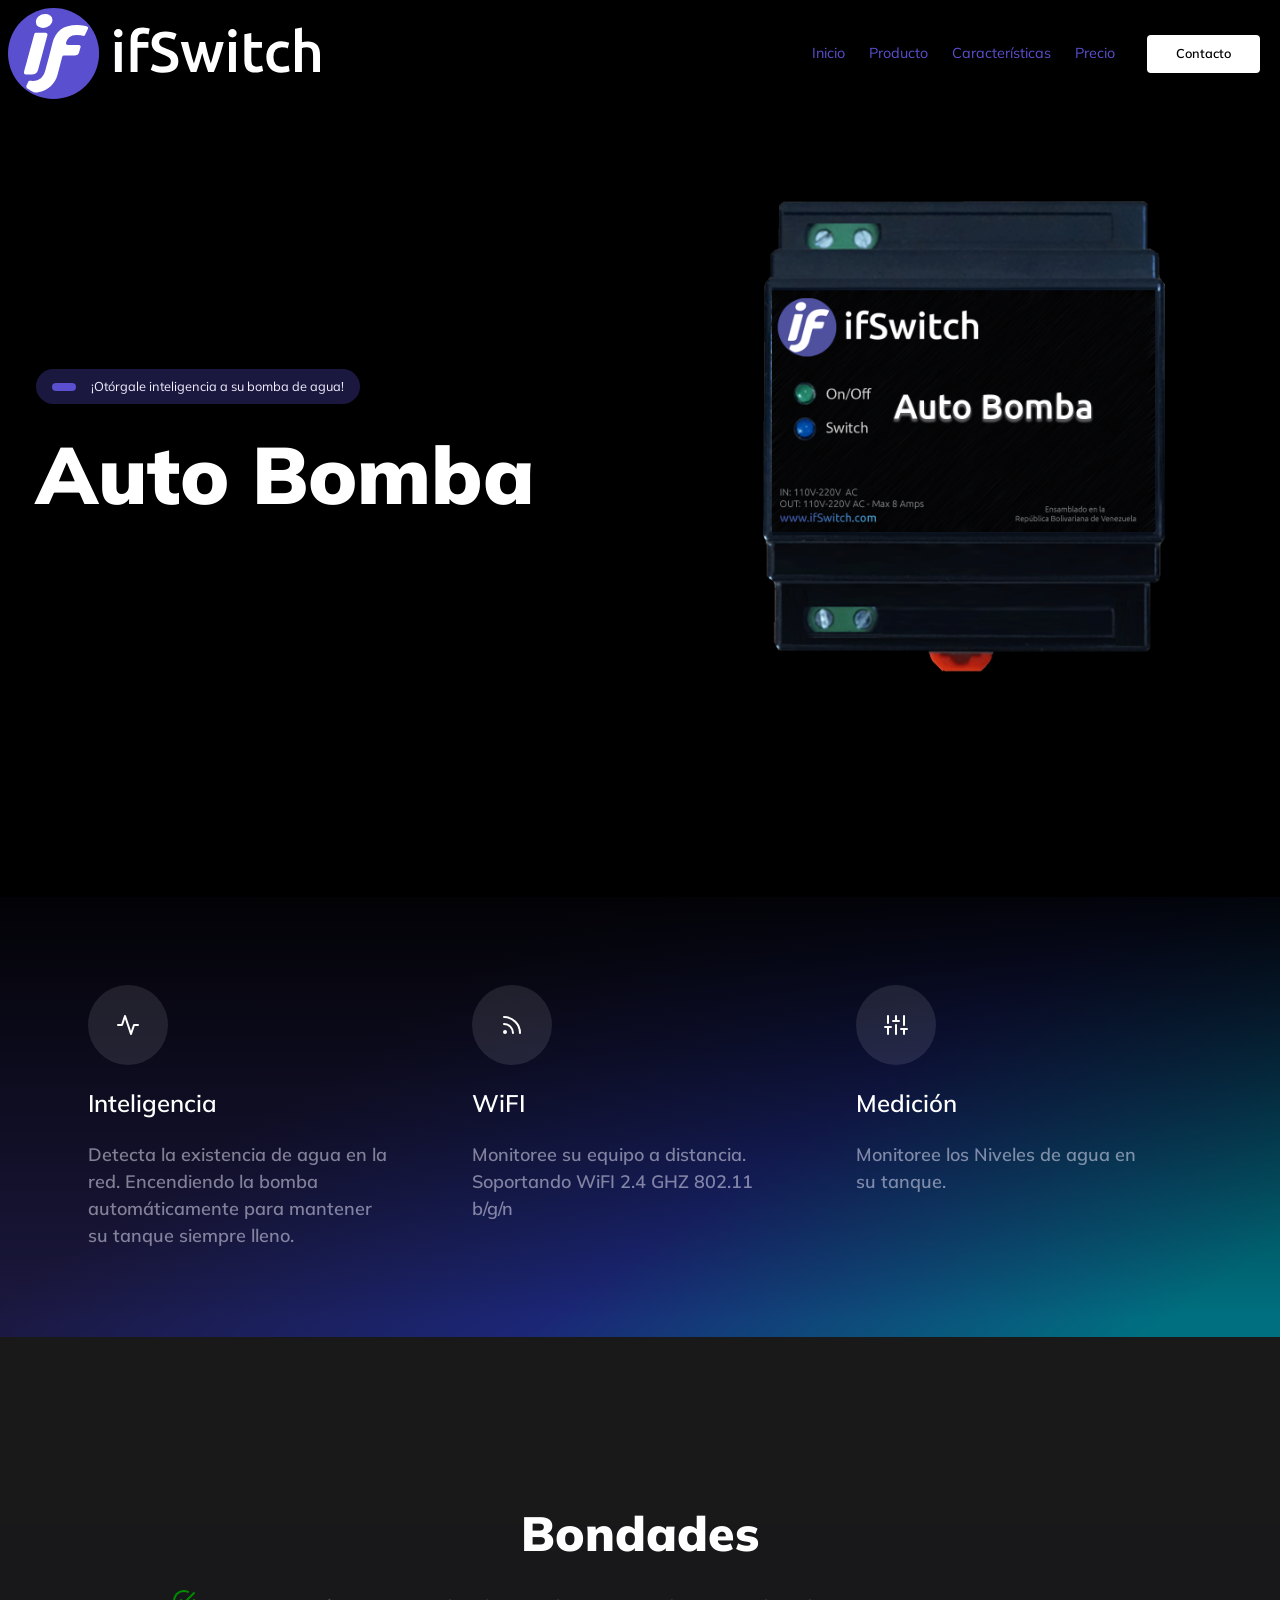
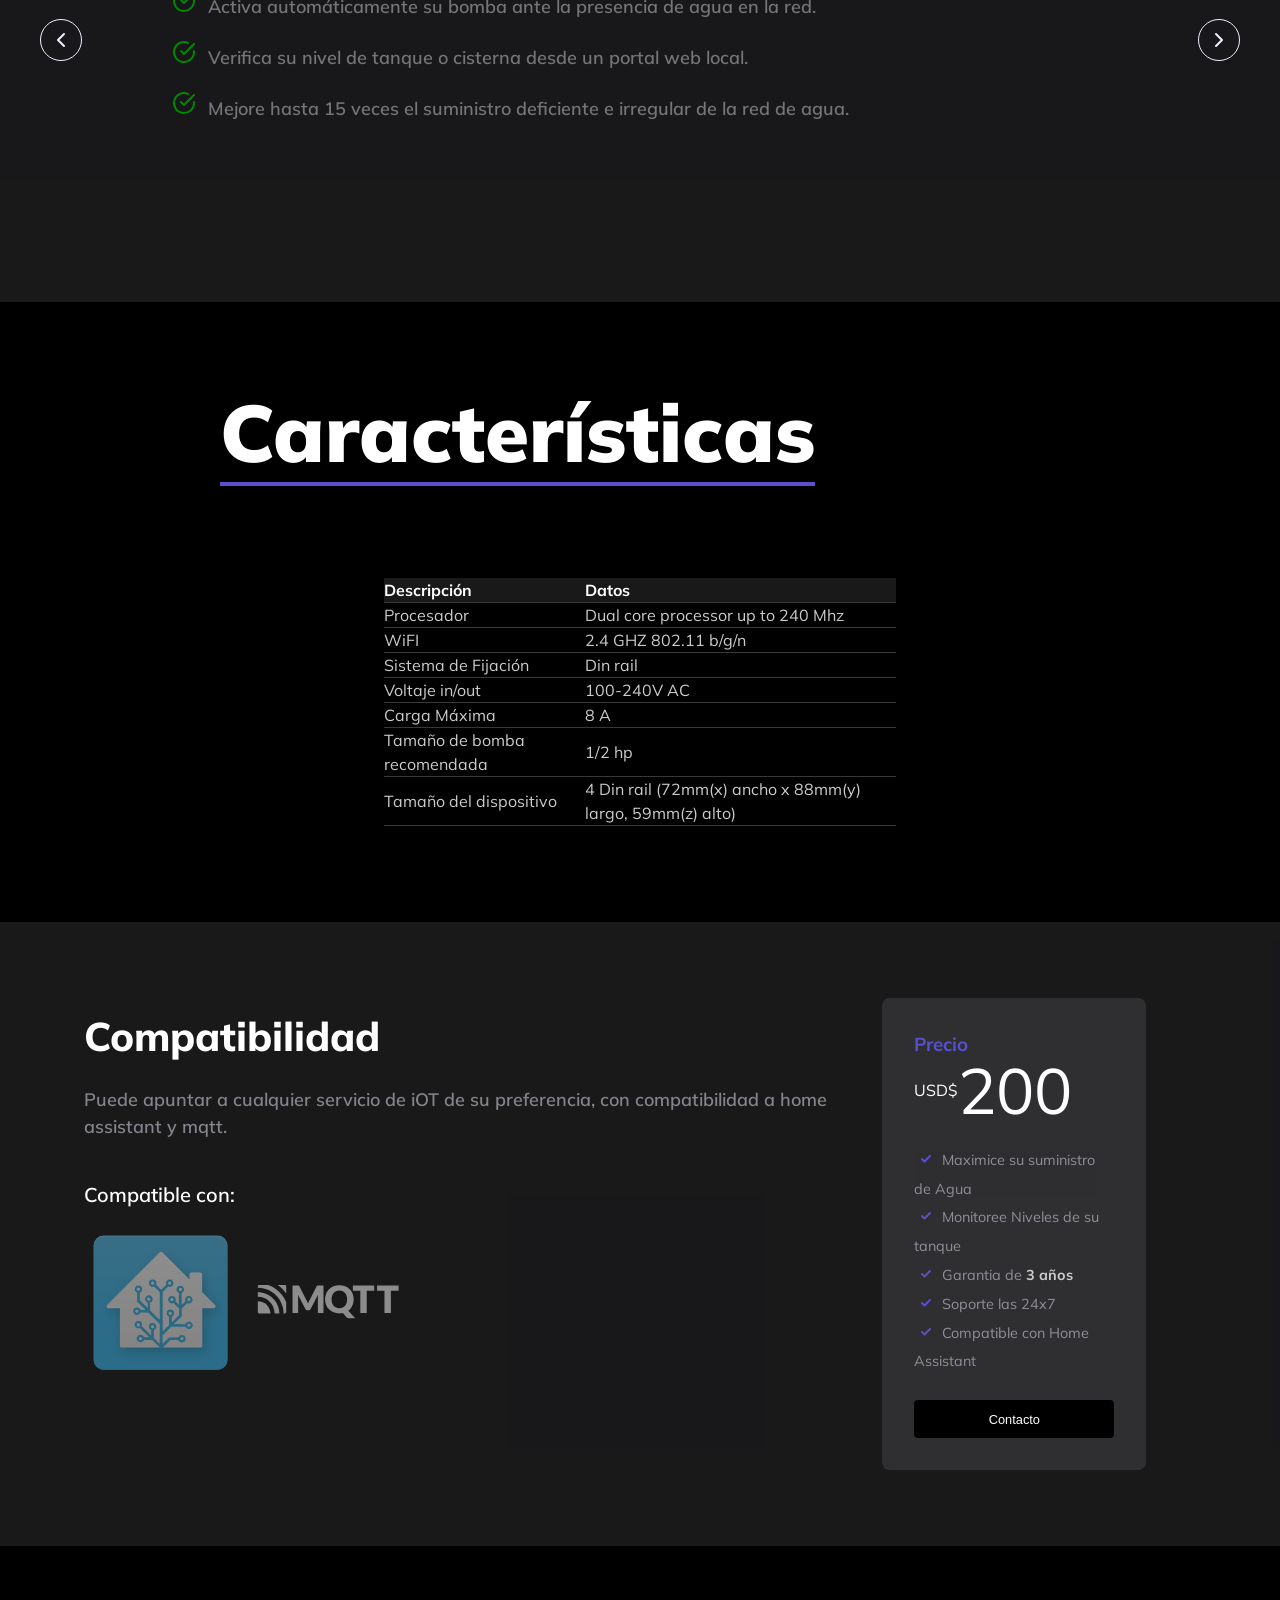
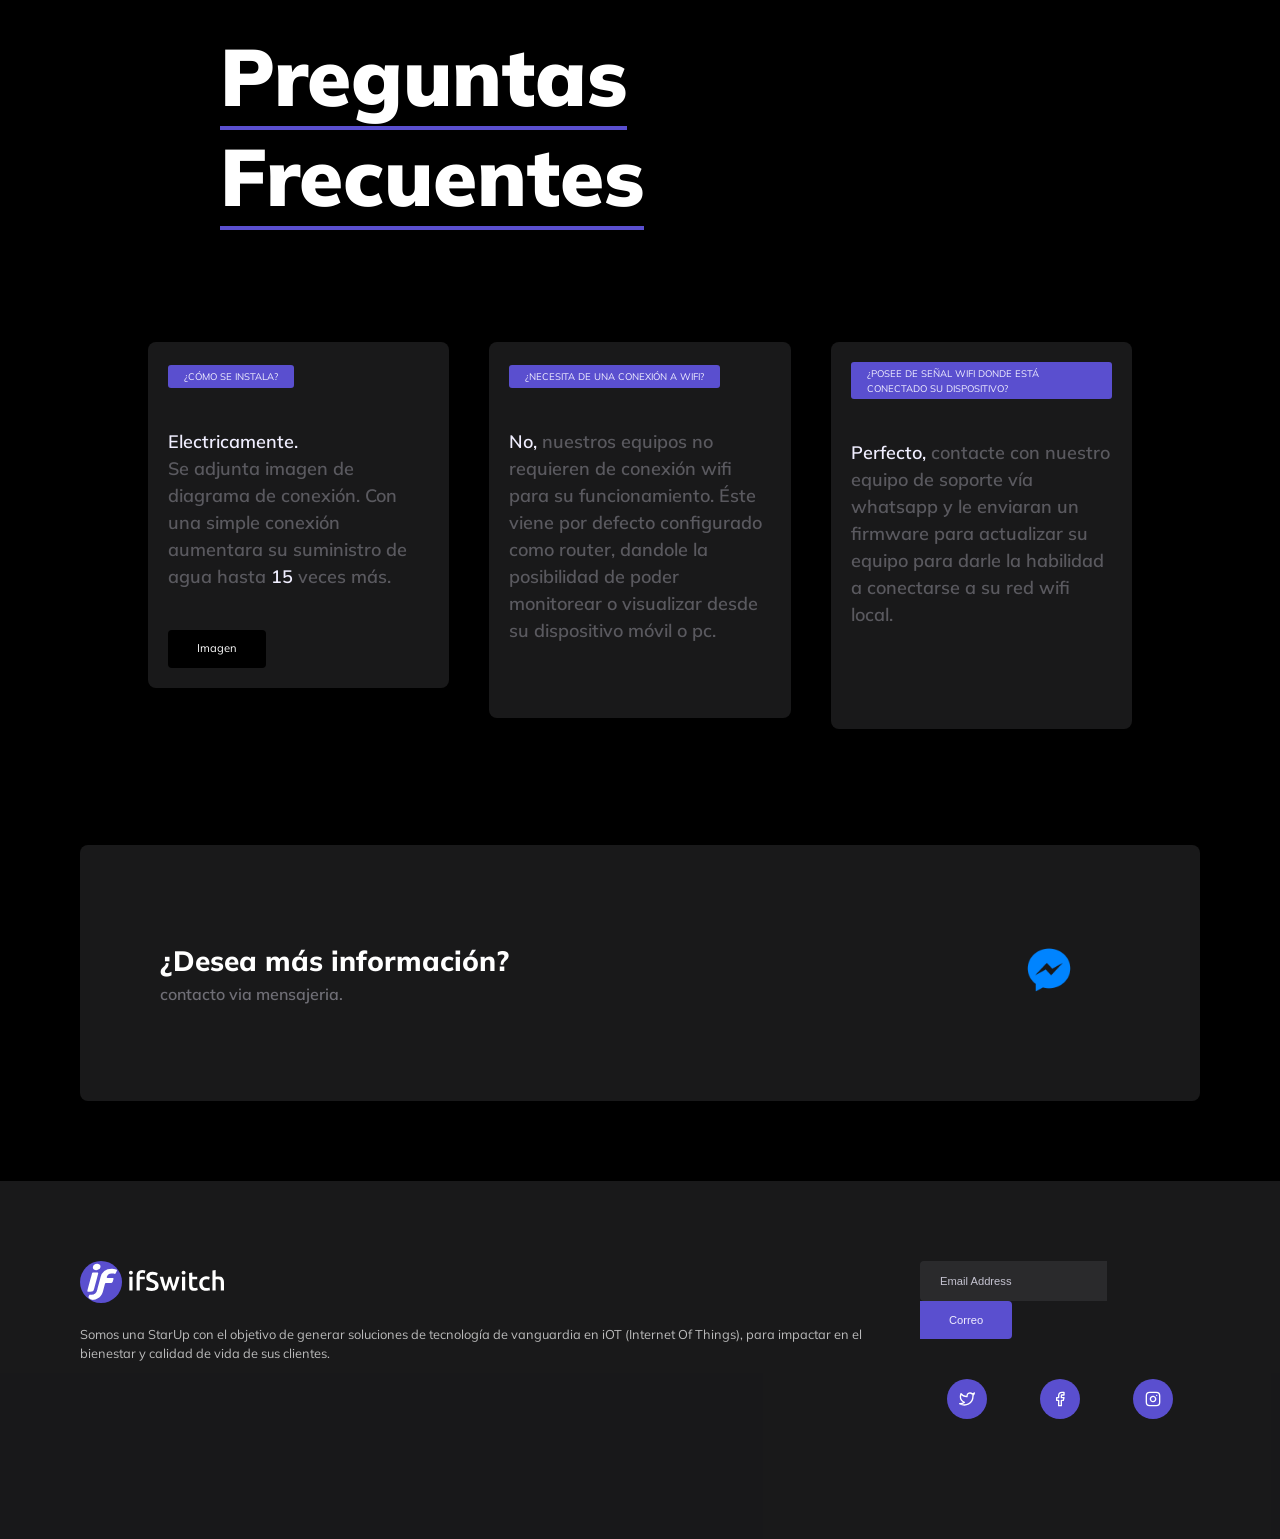
==== commit e1163f14: "fix" ====
--- a/index.html
+++ b/index.html
@@ -101,7 +101,7 @@
             <a href="#producto" class="fs-s1 mx-3 py-3 indigo no-underline hover-underline">Producto</a>
             <a href="#specs" class="fs-s1 mx-3 py-3 indigo no-underline hover-underline">Características</a>
             <a href="#precio" class="fs-s1 mx-3 py-3 indigo no-underline hover-underline">Precio</a>
-            <a href="https://api.whatsapp.com/send?phone=584265329145"
+            <a href="http://m.me/ifswitchve" target="_blank"
                 class="button bg-white black fw-600 no-underline mx-5">Contacto</a>
         </div>
     </nav>
@@ -331,7 +331,7 @@
                         </div>
                     </div>
                     <div class="p-3">
-                        <a href="https://api.whatsapp.com/send?phone=584265329145">
+                        <a href="http://m.me/ifswitchve" target="_blank">
                             <button
                                 class="button full bg-black white  hover-opacity-100 hover-scale-up-1 ease-300">Contacto</button>
                         </a>
@@ -410,8 +410,8 @@
                     <input type="text"
                         class="input-lg flex-grow-1 bw-0 fw-200 bg-indigo-lightest-10 white ph-indigo-lightest focus-white opacity-80 fs-s3 py-5 br-r-0"
                         placeholder="Email Address"> -->
-                    <a href="https://api.whatsapp.com/send?phone=584265329145">
-                        <img src="assets/images/whatsapp.png" alt="whatsapp ifSwitch" width="50" />
+                    <a href="http://m.me/ifswitchve" target="_blank">
+                        <img src="assets/images/messenger.png" alt="whatsapp ifSwitch" width="50" />
                     </a>
 
                 </div>
--- a/assets/css/personal.css
+++ b/assets/css/personal.css
@@ -168,3 +168,8 @@
   }
   
 
+  .margintb {
+    margin-top: 2.5rem !important;
+    margin-bottom: 2.5rem !important;
+
+  }
